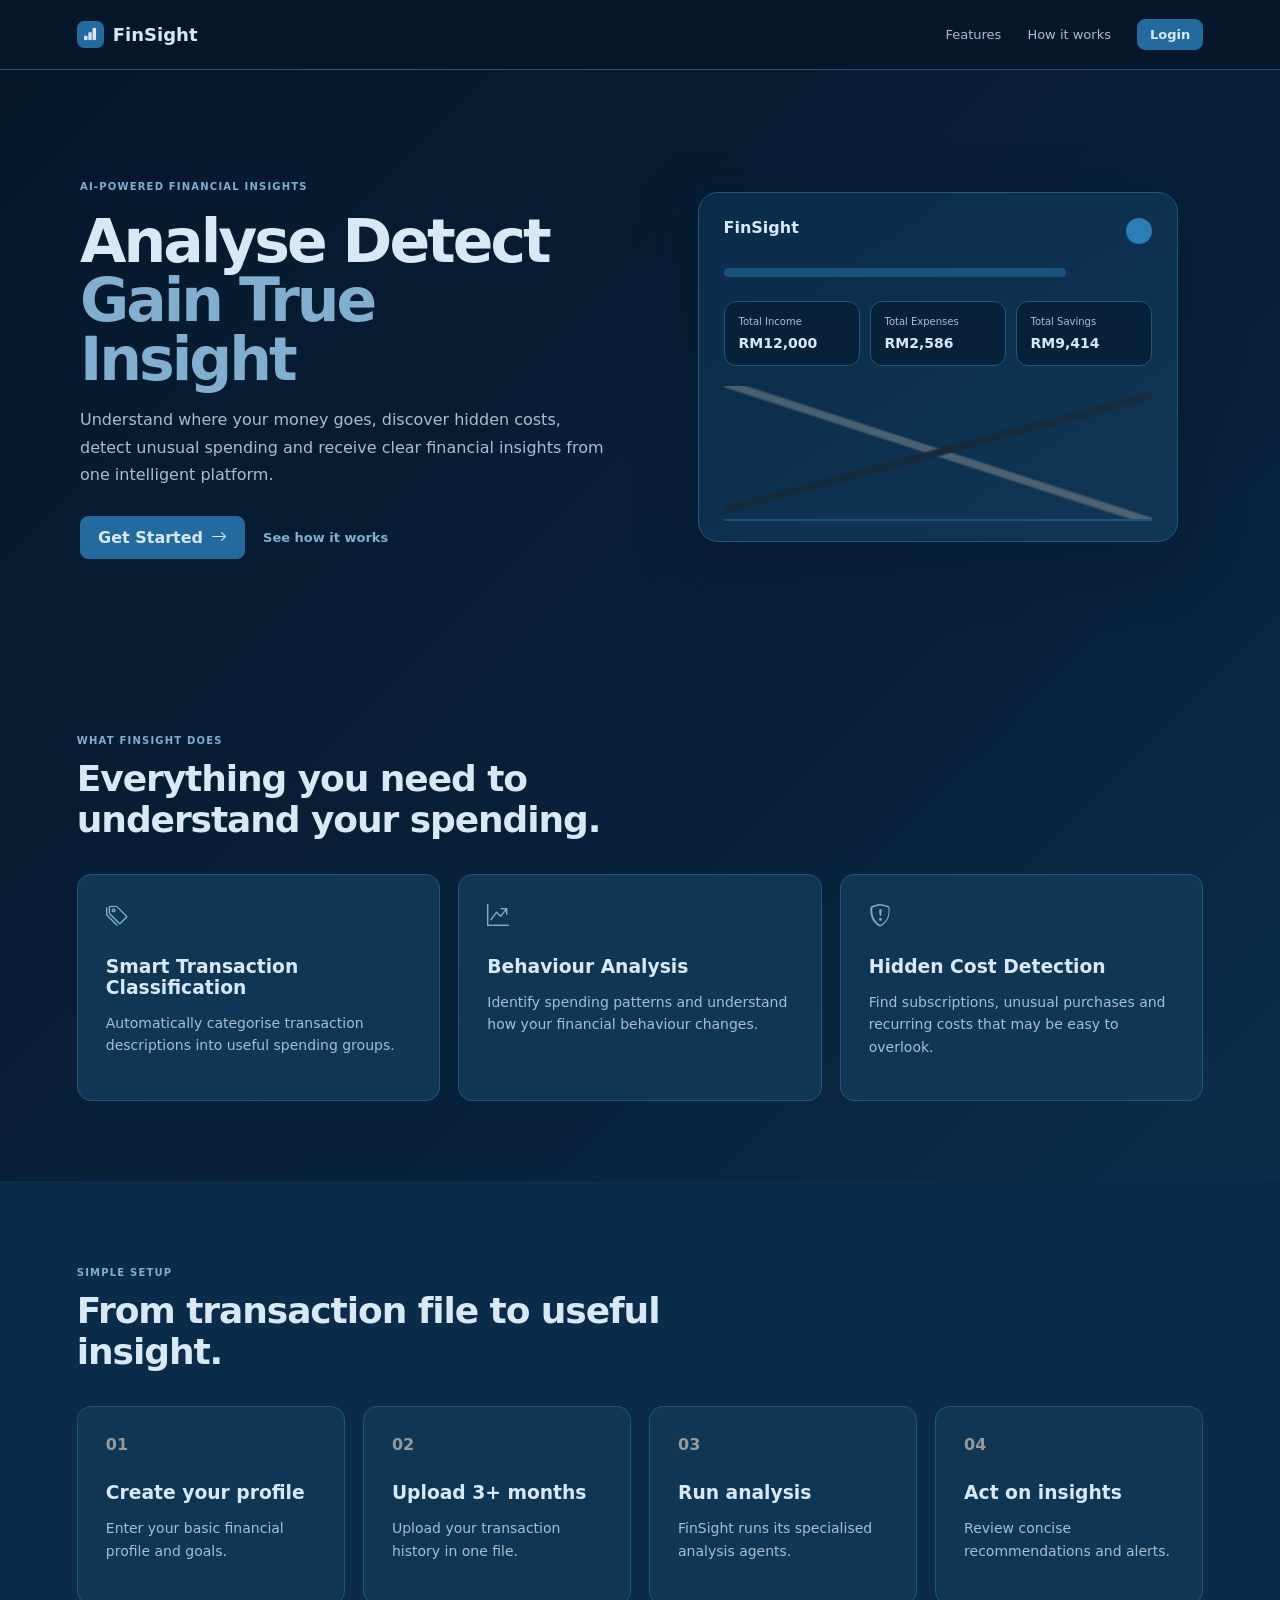
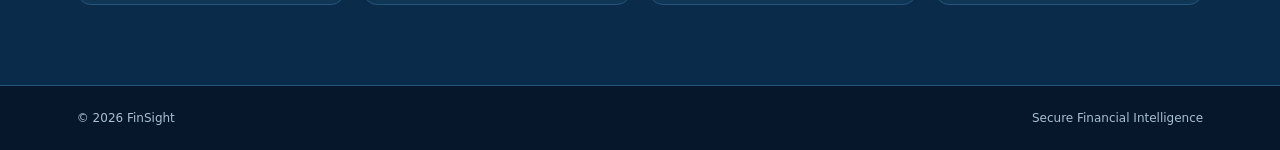
==== backend/src/main/resources/static/index.html @ 27ffef24 "Initial FinSight Project" ====
<!DOCTYPE html>
<!-- FinSight File Notes: Defines the public FinSight landing page and entry points for registration and login. -->
<html lang="en">
<head>
  <meta charset="UTF-8">
  <meta name="viewport" content="width=device-width, initial-scale=1.0">
  <title>FinSight — Secure Financial Intelligence</title>
  <link rel="stylesheet" href="https://cdn.jsdelivr.net/npm/bootstrap-icons@1.11.3/font/bootstrap-icons.min.css">
  <link rel="stylesheet" href="css/style.css">
  <link rel="stylesheet" href="css/responsive.css">
</head>
<body class="landing-page">
  <header class="landing-nav">
    <a class="brand" href="index.html"><span class="brand-mark"><i class="bi bi-bar-chart-fill"></i></span>FinSight</a>
    <nav>
      <a href="#features">Features</a>
      <a href="#how-it-works">How it works</a>
      <a href="login.html" class="btn btn-dark btn-sm">Login</a>
    </nav>
  </header>

  <main>
    <section class="hero-section">
      <div class="hero-copy">
        <span class="eyebrow">AI-POWERED FINANCIAL INSIGHTS</span>
        <h1>Analyse Detect<br><span>Gain True Insight</span></h1>
        <p>Understand where your money goes, discover hidden costs, detect unusual spending and receive clear financial insights from one intelligent platform.</p>
        <div class="hero-actions">
          <a href="register.html" class="btn btn-dark">Get Started <i class="bi bi-arrow-right"></i></a>
          <a href="#how-it-works" class="text-link">See how it works</a>
        </div>
      </div>
      <div class="hero-visual">
        <div class="hero-preview">
          <div class="preview-top"><span>FinSight</span><span class="preview-dot"></span></div>
          <div class="preview-line wide"></div>
          <div class="preview-grid">
            <div class="preview-card"><small>Total Income</small><strong>RM12,000</strong></div>
            <div class="preview-card"><small>Total Expenses</small><strong>RM2,586</strong></div>
            <div class="preview-card"><small>Total Savings</small><strong>RM9,414</strong></div>
          </div>
          <div class="preview-chart"></div>
        </div>
      </div>
    </section>

    <section id="features" class="section-block">
      <div class="section-heading">
        <span class="eyebrow">WHAT FINSIGHT DOES</span>
        <h2>Everything you need to understand your spending.</h2>
      </div>
      <div class="feature-grid">
        <article class="feature-card"><i class="bi bi-tags"></i><h3>Smart Transaction Classification</h3><p>Automatically categorise transaction descriptions into useful spending groups.</p></article>
        <article class="feature-card"><i class="bi bi-graph-up-arrow"></i><h3>Behaviour Analysis</h3><p>Identify spending patterns and understand how your financial behaviour changes.</p></article>
        <article class="feature-card"><i class="bi bi-shield-exclamation"></i><h3>Hidden Cost Detection</h3><p>Find subscriptions, unusual purchases and recurring costs that may be easy to overlook.</p></article>
      </div>
    </section>

    <section id="how-it-works" class="section-block light-section">
      <div class="section-heading">
        <span class="eyebrow">SIMPLE SETUP</span>
        <h2>From transaction file to useful insight.</h2>
      </div>
      <div class="steps-grid">
        <div class="step"><span>01</span><h3>Create your profile</h3><p>Enter your basic financial profile and goals.</p></div>
        <div class="step"><span>02</span><h3>Upload 3+ months</h3><p>Upload your transaction history in one file.</p></div>
        <div class="step"><span>03</span><h3>Run analysis</h3><p>FinSight runs its specialised analysis agents.</p></div>
        <div class="step"><span>04</span><h3>Act on insights</h3><p>Review concise recommendations and alerts.</p></div>
      </div>
    </section>
  </main>

  <footer class="landing-footer"><span>© 2026 FinSight</span><span>Secure Financial Intelligence</span></footer>
</body>
</html>
---- backend/src/main/resources/static/css/style.css ----
/* FinSight File Notes: Contains the visual styling and responsive layout rules used by the FinSight web interface. */
:root{
  --ink:#171717;--muted:#777;--line:#e7e7e7;--soft:#f7f7f7;--purple:#2b7db5;
  --purple-dark:#236b9f;--white:#d9e8f5;--danger:#b42318;--warning:#b54708;--success:#027a48;
  --sidebar:250px;--radius:14px;
}
*{box-sizing:border-box}html{scroll-behavior:smooth}body{margin:0;font-family:Inter,ui-sans-serif,system-ui,-apple-system,BlinkMacSystemFont,"Segoe UI",sans-serif;color:var(--ink);background:#d9e8f5}a{text-decoration:none;color:inherit}button,input,select{font:inherit}button{cursor:pointer}
.brand{display:inline-flex;align-items:center;gap:9px;font-weight:800;font-size:18px}.brand.centered{justify-content:center;margin-bottom:22px}.brand-mark{display:grid;place-items:center;width:27px;height:27px;border-radius:7px;background:var(--ink);color:#d9e8f5;font-size:14px}
.btn{border:1px solid var(--line);border-radius:8px;padding:11px 17px;display:inline-flex;align-items:center;justify-content:center;gap:8px;font-weight:650;transition:.18s}.btn-dark{background:#171717;color:#d9e8f5;border-color:#171717}.btn-dark:hover{background:#333}.btn-light{background:#d9e8f5;color:#222}.btn-light:hover{background:#f5f5f5}.btn-sm{padding:7px 12px}.btn.full{width:100%}.text-link{font-weight:650;font-size:13px}.text-link:hover{text-decoration:underline}.muted{color:var(--muted)!important}.eyebrow{font-size:10px;letter-spacing:.12em;font-weight:800;color:#8b8b8b}
.landing-nav{height:70px;border-bottom:1px solid var(--line);display:flex;align-items:center;justify-content:space-between;padding:0 6%;position:sticky;top:0;background:rgba(255,255,255,.96);z-index:5}.landing-nav nav{display:flex;gap:26px;align-items:center;font-size:13px}.landing-nav nav>a:not(.btn):hover{text-decoration:underline}
.hero-section{max-width:1180px;margin:0 auto;padding:105px 30px 90px;display:grid;grid-template-columns:1fr 1fr;gap:70px;align-items:center}.hero-copy h1{font-size:60px;line-height:.98;letter-spacing:-.05em;margin:18px 0}.hero-copy h1 span{color:#2b7db5}.hero-copy p{max-width:560px;color:#666;font-size:16px;line-height:1.7}.hero-actions{display:flex;gap:18px;align-items:center;margin-top:28px}.hero-visual{display:flex;justify-content:center}.hero-preview{width:min(480px,100%);height:350px;border:1px solid #ddd;border-radius:20px;padding:25px;box-shadow:0 18px 55px rgba(0,0,0,.08);background:linear-gradient(180deg,#d9e8f5,#fafafa)}.preview-top{display:flex;justify-content:space-between;font-weight:800}.preview-dot{width:26px;height:26px;border-radius:50%;background:var(--purple)}.preview-line{height:9px;background:#ececec;border-radius:8px;margin:24px 0}.preview-line.wide{width:80%}.preview-grid{display:grid;grid-template-columns:repeat(3,1fr);gap:10px}.preview-card{border:1px solid #eee;border-radius:12px;padding:14px}.preview-card small{display:block;color:#999;font-size:10px}.preview-card strong{display:block;margin-top:8px;font-size:14px}.preview-chart{height:135px;margin-top:20px;border-bottom:2px solid #ddd;background:linear-gradient(165deg,transparent 48%,#222 49%,#222 51%,transparent 52%),linear-gradient(18deg,transparent 48%,#999 49%,#999 51%,transparent 52%);opacity:.45}
.section-block{padding:80px 6%;max-width:1280px;margin:auto}.light-section{max-width:none;background:#fafafa}.section-heading{max-width:650px;margin-bottom:34px}.section-heading h2{font-size:36px;letter-spacing:-.03em;margin:10px 0}.feature-grid,.steps-grid{display:grid;grid-template-columns:repeat(3,1fr);gap:18px}.feature-card,.step{border:1px solid var(--line);border-radius:14px;padding:28px;background:#d9e8f5}.feature-card i{font-size:22px}.feature-card h3,.step h3{margin:28px 0 8px}.feature-card p,.step p{color:#777;line-height:1.6;font-size:14px}.steps-grid{grid-template-columns:repeat(4,1fr)}.step span{font-weight:800;color:#999}.landing-footer{border-top:1px solid var(--line);padding:25px 6%;display:flex;justify-content:space-between;color:#888;font-size:12px}
.auth-page{min-height:100vh;background:#d9e8f5;display:grid;place-items:center}.auth-shell{width:100%;max-width:440px;padding:25px}.auth-card{border:1px solid var(--line);border-radius:12px;padding:38px;background:#d9e8f5}.auth-card h1{text-align:center;font-size:27px;margin:4px 0 8px}.auth-card>.muted{text-align:center;font-size:13px;margin-bottom:25px}.auth-card form{display:grid;gap:15px}.auth-card label,.form-stack label{display:grid;gap:7px;font-size:12px;font-weight:700}.auth-card input,.form-stack input,.form-stack select,.auth-card select{border:1px solid #ddd;border-radius:7px;padding:11px 12px;outline:none;background:#d9e8f5}.auth-card input:focus,.form-stack input:focus,.form-stack select:focus{border-color:#999;box-shadow:0 0 0 3px #f2f2f2}.password-wrap{position:relative}.password-wrap input{width:100%;padding-right:40px}.icon-btn{position:absolute;right:7px;top:6px;border:0;background:none;padding:7px;color:#777}.form-message{min-height:20px;font-size:12px;color:var(--danger)}.form-message.success{color:var(--success)}.auth-switch{text-align:center;font-size:12px;color:#777;margin:22px 0}.auth-switch a{font-weight:700;color:#222}.back-link{display:block;text-align:center;color:#777;font-size:12px}.legal-note{display:block;text-align:center;color:#aaa;line-height:1.5}
.app-page{background:#fafafa}.app-page .app-main{margin-left:var(--sidebar);padding:38px 42px 80px;min-height:100vh}.sidebar{position:fixed;left:0;top:0;bottom:0;width:var(--sidebar);background:#d9e8f5;border-right:1px solid var(--line);padding:24px 16px;z-index:20;display:flex;flex-direction:column}.sidebar-nav{margin-top:38px;display:grid;gap:5px}.sidebar-nav a{display:flex;align-items:center;gap:11px;padding:10px 11px;border-radius:7px;font-size:12px;color:#666}.sidebar-nav a:hover,.sidebar-nav a.active{background:#171717;color:#d9e8f5}.sidebar-bottom{margin-top:auto;display:grid;gap:8px}.sidebar-bottom button{border:0;background:none;text-align:left;color:#666;padding:10px;font-size:12px}.page-title-row{display:flex;align-items:flex-start;justify-content:space-between;gap:20px;margin-bottom:28px}.page-title-row h1{font-size:30px;letter-spacing:-.03em;margin:8px 0}.page-title-row p{margin:0;color:#777;font-size:13px}.setup-progress{width:190px;color:#888;font-size:10px}.setup-progress div{height:4px;background:#eee;border-radius:8px;margin-top:7px}.setup-progress b{display:block;width:33%;height:100%;background:#171717;border-radius:8px}
.metric-grid{display:grid;grid-template-columns:repeat(4,1fr);gap:14px;margin-bottom:18px}.metric-card{background:#d9e8f5;border:1px solid var(--line);border-radius:var(--radius);padding:19px}.metric-card span{display:block;color:#888;font-size:11px}.metric-card strong{display:block;font-size:23px;letter-spacing:-.02em;margin:9px 0}.metric-card small{font-size:10px;color:#aaa}.metric-grid.compact .metric-card strong{font-size:20px}
.dashboard-grid{display:grid;grid-template-columns:1fr 1fr;gap:18px;margin-bottom:18px}.report-grid{grid-template-columns:1.35fr .65fr}.panel{background:#d9e8f5;border:1px solid var(--line);border-radius:var(--radius);padding:21px;margin-bottom:18px}.panel-header{display:flex;justify-content:space-between;align-items:flex-start;gap:15px;margin-bottom:15px}.panel-header h2{font-size:16px;margin:0}.panel-header p{font-size:11px;margin:5px 0 0}.chart-wrap{height:270px}.donut-wrap{height:260px;display:flex;justify-content:center}.table-scroll{overflow:auto}table{width:100%;border-collapse:collapse;font-size:11px}th{text-align:left;color:#999;font-weight:650;border-bottom:1px solid var(--line);padding:10px}td{padding:12px 10px;border-bottom:1px solid #f0f0f0}.category-badge,.status-pill,.severity{display:inline-flex;padding:4px 7px;border-radius:999px;font-size:9px;font-weight:800;background:#f1f1f1}.status-pill.processing{color:#777}.status-pill.completed{color:var(--success);background:#ecfdf3}.status-pill.failed,.severity.critical{color:var(--danger);background:#fef3f2}.severity.high{color:#b54708;background:#163f60}.severity.medium{color:#b54708;background:#163f60}.severity.low{color:#667085;background:#f2f4f7}
.form-stack{max-width:920px}.form-section{display:grid;grid-template-columns:60px 1fr;gap:15px;background:#d9e8f5;border:1px solid var(--line);border-radius:var(--radius);padding:25px;margin-bottom:14px}.section-number{font-size:11px;font-weight:800;color:#aaa}.form-section h2{font-size:16px;margin:0 0 5px}.form-section p{font-size:12px;margin:0 0 20px}.form-grid{display:grid;grid-template-columns:1fr 1fr;gap:15px}.check-row{display:flex!important;grid-template-columns:none!important;align-items:flex-start;gap:10px;margin-top:18px}.check-row input{width:auto!important}.check-row small{display:block;color:#999;font-weight:400;margin-top:4px}.form-actions{display:flex;justify-content:flex-end;gap:10px;margin-top:18px}.upload-panel{background:#d9e8f5;border:1px solid var(--line);border-radius:var(--radius);padding:25px;margin-bottom:18px}.drop-zone{border:1px dashed #ccc;border-radius:12px;min-height:280px;display:grid;place-items:center;align-content:center;text-align:center;padding:30px}.drop-zone.dragover{background:#fafafa;border-color:#171717}.drop-zone>i{font-size:30px}.drop-zone h2{font-size:16px;margin:14px 0 5px}.drop-zone p{font-size:12px;color:#888;margin:3px}.file-button{margin-top:15px}.selected-file{font-weight:650!important;color:#222!important}.upload-info-grid{display:grid;grid-template-columns:repeat(3,1fr);gap:12px;margin-top:18px}.upload-info-grid div{background:#fafafa;border-radius:9px;padding:15px}.upload-info-grid span{display:block;color:#999;font-size:10px}.upload-info-grid strong{display:block;margin-top:5px;font-size:13px}
.progress-panel{background:#d9e8f5;border:1px solid var(--line);border-radius:var(--radius);padding:25px;margin-bottom:18px}.progress-heading{display:flex;justify-content:space-between;font-size:13px;margin-bottom:13px}.progress-bar{height:8px;background:#eee;border-radius:10px;overflow:hidden}.progress-bar b{display:block;width:0;height:100%;background:#171717;transition:width .5s}.progress-panel small{display:block;color:#999;font-size:9px;margin-top:11px;letter-spacing:.06em}.analysis-percent{font-size:30px;font-weight:800}.agent-grid{display:grid;grid-template-columns:repeat(3,1fr);gap:14px}.agent-card{background:#d9e8f5;border:1px solid var(--line);border-radius:12px;padding:18px;display:flex;gap:14px}.agent-card>i{font-size:18px}.agent-card h3{font-size:12px;margin:0 0 6px}.agent-card p{font-size:10px;color:#888;line-height:1.45;margin:0 0 12px}
.insight-list{display:grid;gap:10px}.insight-item{border-left:3px solid #171717;background:#fafafa;padding:13px 15px}.insight-item strong{display:block;font-size:12px}.insight-item p{font-size:11px;color:#777;margin:4px 0 0}.mini-list{display:grid;gap:9px}.mini-item{display:flex;gap:10px;padding:11px;border:1px solid #eee;border-radius:10px}.mini-item i{font-size:15px}.mini-item strong{font-size:11px}.mini-item p{font-size:10px;color:#777;margin:3px 0 0}
.subscription-list,.alert-list{display:grid;gap:10px}.subscription-item,.alert-item{display:flex;align-items:center;justify-content:space-between;gap:15px;border:1px solid #eee;border-radius:11px;padding:16px}.subscription-item .left,.alert-item .left{display:flex;gap:12px;align-items:center}.item-icon{width:34px;height:34px;border-radius:9px;background:#f4f4f4;display:grid;place-items:center}.subscription-item h3,.alert-item h3{font-size:12px;margin:0}.subscription-item p,.alert-item p{font-size:10px;color:#888;margin:4px 0 0}.item-value{text-align:right}.item-value strong{font-size:13px}.item-value small{display:block;color:#999;font-size:9px}
.recommendation-grid{display:grid;grid-template-columns:repeat(2,1fr);gap:15px}.recommendation-card{background:#d9e8f5;border:1px solid var(--line);border-radius:12px;padding:19px;min-height:145px;display:flex;flex-direction:column}.recommendation-card .top{display:flex;justify-content:space-between;gap:10px}.recommendation-card h3{font-size:13px;margin:13px 0 7px}.recommendation-card p{font-size:11px;color:#777;line-height:1.55;margin:0}.recommendation-card footer{margin-top:auto;padding-top:15px;color:#999;font-size:9px}
.robot-alert{position:fixed;right:25px;bottom:22px;width:285px;background:#d9e8f5;border:1px solid #ddd;border-radius:16px;box-shadow:0 16px 45px rgba(0,0,0,.15);z-index:50;padding:15px;display:flex;gap:12px;animation:robotIn .35s ease}.robot-avatar{width:43px;height:43px;flex:none;border-radius:13px;background:#171717;color:#d9e8f5;display:grid;place-items:center;font-size:21px}.robot-alert h3{font-size:12px;margin:2px 0 5px}.robot-alert p{font-size:10px;color:#777;margin:0 0 9px;line-height:1.4}.robot-actions{display:flex;gap:8px}.robot-actions button,.robot-actions a{font-size:9px;padding:6px 8px;border-radius:6px;border:1px solid #ddd;background:#d9e8f5;font-weight:700}.robot-actions a{background:#171717;color:#d9e8f5;border-color:#171717}.robot-close{position:absolute;right:8px;top:7px;border:0;background:none;color:#999}.robot-badge{position:absolute;right:-5px;top:-6px;background:#2b7db5;color:#d9e8f5;border-radius:999px;min-width:18px;height:18px;display:grid;place-items:center;font-size:9px;font-weight:800}
.guide-overlay{position:fixed;inset:0;background:rgba(0,0,0,.42);z-index:80;display:grid;place-items:center;padding:20px}.guide-modal{background:#d9e8f5;width:min(520px,100%);border-radius:16px;padding:27px}.guide-modal h2{margin:0 0 6px;font-size:20px}.guide-modal p{font-size:12px;color:#777;line-height:1.6}.guide-step{display:none}.guide-step.active{display:block}.guide-number{font-size:10px;color:#999;font-weight:800;letter-spacing:.1em}.guide-actions{display:flex;justify-content:space-between;margin-top:20px}.guide-actions button{border:1px solid #ddd;border-radius:7px;background:#d9e8f5;padding:9px 13px;font-weight:650}.guide-actions .primary{background:#171717;color:#d9e8f5;border-color:#171717}
@keyframes robotIn{from{opacity:0;transform:translateY(15px)}to{opacity:1;transform:none}}

.hidden{display:none!important}

/* Validation and setup improvements */
.field-help{font-size:10px;color:#999;font-weight:400;line-height:1.4}
.password-strength{margin-top:2px}.password-strength-top{display:flex;justify-content:space-between;align-items:center;margin-bottom:5px}.password-strength-top small{font-size:10px;color:#999}.password-strength-top strong{font-size:10px}.password-strength-track{height:5px;background:#eee;border-radius:999px;overflow:hidden}.password-strength-track b{display:block;width:0;height:100%;background:#171717;transition:width .2s}.password-requirements{display:grid;grid-template-columns:1fr 1fr;gap:5px 10px;margin-top:8px}.password-requirements span{font-size:10px;color:#999;font-weight:500}.password-requirements span.valid{color:var(--success)}.password-requirements i{margin-right:4px}.profile-section>p{font-size:11px;margin:-5px 0 16px}.setup-lock-note{display:flex;gap:8px;align-items:flex-start;padding:10px;color:#999;font-size:10px;line-height:1.45;border-top:1px solid #eee;border-bottom:1px solid #eee;margin-bottom:8px}.setup-lock-note i{margin-top:2px}.route-checking .app-main{visibility:hidden}.route-checking .sidebar{visibility:hidden}.file-validation{display:grid;grid-template-columns:repeat(3,1fr);gap:9px;margin-top:14px}.validation-check{display:grid;grid-template-columns:auto 1fr;column-gap:8px;align-items:center;border:1px solid #eee;border-radius:9px;padding:10px;background:#fafafa}.validation-check i{grid-row:span 2;color:#999}.validation-check span{font-size:10px;color:#777}.validation-check strong{font-size:10px;color:#999;font-weight:700}.validation-check.valid{border-color:#ccebd9;background:#f4fcf7}.validation-check.valid i,.validation-check.valid strong{color:var(--success)}.validation-check.invalid{border-color:#f1cccc;background:#163f60}.validation-check.invalid i,.validation-check.invalid strong{color:var(--danger)}.validation-check.pending strong{color:#777}.btn:disabled{opacity:.55;cursor:not-allowed}
.guide-modal{max-height:calc(100vh - 40px);overflow:auto}.guide-field{display:inline-flex;background:#f4f4f4;border-radius:999px;padding:6px 9px;margin:4px 0 12px;font-size:10px;font-weight:800;color:#555}.guide-tip{display:flex;gap:8px;align-items:flex-start;background:#fafafa;border:1px solid #eee;border-radius:10px;padding:11px;font-size:10px;color:#666;line-height:1.5}.guide-tip i{color:var(--purple);margin-top:1px}.guide-modal p{margin:0 0 12px}

.analysis-hidden{display:none!important}.analysis-pending-panel{margin-top:20px}.analysis-pending-panel h2{margin:4px 0 8px}.analysis-pending-panel .muted{margin:0;line-height:1.6}

:root{--accent:#2b7db5;--accent-dark:#236b9f;--accent-soft:#163f60}
.sidebar-nav a:hover,.sidebar-nav a.active{background:var(--accent);color:#d9e8f5}.btn-dark{background:var(--accent);border-color:var(--accent)}.btn-dark:hover{background:var(--accent-dark);border-color:var(--accent-dark)}.text-link,.auth-switch a,.hero-copy h1 span{color:var(--accent)}.auth-card input:focus,.form-stack input:focus,.form-stack select:focus{border-color:var(--accent);box-shadow:0 0 0 3px var(--accent-soft)}.drop-zone.dragover{background:var(--accent-soft);border-color:var(--accent)}.progress-bar b{background:var(--accent)}
.robot-alert{position:fixed;right:24px;bottom:24px;width:min(390px,calc(100vw - 32px));display:flex;gap:12px;align-items:flex-start;background:#d9e8f5;border:1px solid #ddd;border-radius:16px;padding:16px;box-shadow:0 18px 60px rgba(0,0,0,.2);z-index:7000}.robot-avatar{width:42px;height:42px;flex:0 0 42px;border-radius:50%;display:grid;place-items:center;background:var(--accent-soft);color:var(--accent);font-size:20px}.robot-copy h3{font-size:14px;margin:1px 0 4px}.robot-copy p{font-size:11px;color:#777;margin:0 0 10px}.robot-actions{display:flex;gap:14px;align-items:center}.robot-actions a{font-size:11px;font-weight:800;color:var(--accent)}.robot-actions button{border:0;background:none;padding:0;font-size:11px;color:#777}.robot-close{position:absolute;right:8px;top:6px;border:0;background:none;color:#888;font-size:20px;line-height:1}.robot-badge{position:absolute;right:10px;top:-8px;min-width:21px;height:21px;border-radius:50%;display:grid;place-items:center;background:var(--danger);color:#d9e8f5;font-size:9px;font-weight:800}

/* FinSight dark-blue and light-blue interface */
:root{--app-navy:#08264a;--app-blue:#dff0ff;--app-blue-strong:#b9dcfb;--panel-blue:#f7fbff;--ink:#10243e;--muted:#5f7187;--line:#cfe0ef;--soft:#eef7ff;--accent:#2563eb;--accent-dark:#1d4ed8;--accent-soft:#eaf3ff}
body{background:#dff0ff;color:var(--ink)}
body.app-page{background:linear-gradient(135deg,#08264a 0%,#0e3a68 34%,#b9dcfb 100%);background-attachment:fixed}
.app-page .app-main{background:linear-gradient(180deg,rgba(223,240,255,.94),rgba(241,248,255,.98));border-top-left-radius:28px;min-height:100vh}
.sidebar{background:linear-gradient(180deg,#061d3a 0%,#0b3158 100%);border-right:1px solid #174a78;box-shadow:8px 0 28px rgba(3,23,45,.18)}
.sidebar .brand{color:#d9e8f5}.sidebar .brand-mark{background:#dff0ff;color:#08264a}
.sidebar-nav a{color:#c9def3}.sidebar-nav a:hover,.sidebar-nav a.active{background:#1d5fa8;color:#d9e8f5}
.sidebar-bottom button{color:#c9def3}.sidebar-bottom button:hover{color:#d9e8f5}
.metric-card,.panel,.form-section,.upload-panel{background:rgba(255,255,255,.96);border-color:#cfe0ef;box-shadow:0 8px 24px rgba(8,38,74,.07)}
.page-title-row p,.panel-header p{color:#5f7187}.eyebrow{color:#35658d}
.btn-dark{background:#145aa3;border-color:#145aa3}.btn-dark:hover{background:#0d467f;border-color:#0d467f}.btn-light{background:#f7fbff;color:#163b61;border-color:#b9d4ea}.btn-light:hover{background:#e5f3ff}
.text-link,.auth-switch a,.hero-copy h1 span{color:#145aa3}
.auth-page{background:linear-gradient(135deg,#08264a,#b9dcfb)}
.auth-card{background:rgba(255,255,255,.97);border-color:#cfe0ef;box-shadow:0 18px 60px rgba(4,27,52,.22)}
.guide-overlay{position:fixed;inset:0;background:rgba(3,25,50,.58);z-index:8000;display:grid;place-items:center;padding:20px}
.guide-modal{background:#fafdff;width:min(560px,100%);border:1px solid #b9d4ea;border-radius:18px;padding:25px;box-shadow:0 24px 70px rgba(3,25,50,.3);max-height:calc(100vh - 40px);overflow:auto}
.guide-header{display:flex;justify-content:space-between;gap:20px;align-items:flex-start}.guide-header h2{margin:7px 0 0;font-size:21px;line-height:1.25}.guide-close{border:0;background:transparent;color:#5f7187;font-size:24px;line-height:1;padding:0 3px}.guide-close:hover{color:#0b3158}
.guide-progress{display:flex;gap:6px;margin:20px 0 17px}.guide-progress span{height:5px;flex:1;border-radius:999px;background:#cfe0ef}.guide-progress span.active{background:#145aa3}.guide-description{font-size:13px;line-height:1.7;color:#526a82;margin:0 0 15px}.guide-tip{display:flex;gap:9px;align-items:flex-start;background:#eaf4ff;border:1px solid #c8e0f5;border-radius:11px;padding:12px;font-size:11px;color:#46627e;line-height:1.5}.guide-tip i{color:#145aa3;margin-top:1px}.guide-actions{display:flex;justify-content:space-between;align-items:center;gap:12px;margin-top:22px}.guide-actions>div{display:flex;gap:8px}.guide-actions button{border:1px solid #b9d4ea;border-radius:8px;background:#d9e8f5;color:#244765;padding:9px 14px;font-weight:650}.guide-actions button:disabled{opacity:.45;cursor:not-allowed}.guide-actions .primary{background:#145aa3;color:#d9e8f5;border-color:#145aa3}.guide-actions .primary:hover{background:#0d467f}.guide-actions .secondary:hover{background:#edf7ff}
.robot-alert{border-color:#b9d4ea;background:#fafdff;box-shadow:0 18px 60px rgba(3,25,50,.22)}.robot-avatar{background:#e4f2ff;color:#145aa3}.robot-actions a{color:#145aa3}.robot-actions a:hover{text-decoration:underline}
@media(max-width:700px){.app-page .app-main{border-top-left-radius:20px}.guide-modal{padding:21px}.guide-actions{align-items:stretch}.guide-actions>div{flex-wrap:wrap;justify-content:flex-end}}

/* ============================================================
   FinSight Final Dark-Blue Interface
   No sky-blue, purple, white or black UI backgrounds.
   ============================================================ */
:root{
  --navy-950:#06172b;
  --navy-900:#08213b;
  --navy-850:#0b2b4a;
  --navy-800:#103656;
  --blue-700:#1b527d;
  --blue-600:#236b9f;
  --blue-500:#2b7db5;
  --blue-300:#82afd0;
  --blue-100:#d4e5f2;
  --text-main:#d9e8f5;
  --text-soft:#a8bfd2;
  --border-blue:#24557a;
  --accent:#2b7db5;
  --accent-dark:#236b9f;
  --accent-soft:#163f60;
  --ink:#d9e8f5;
  --muted:#a8bfd2;
  --line:#24557a;
  --soft:#103656;
}

html,body{background:var(--navy-900)!important;color:var(--text-main)!important}
body{min-height:100vh}

/* Landing / front page */
.landing-page{background:linear-gradient(135deg,var(--navy-950) 0%,var(--navy-900) 52%,var(--navy-800) 100%)!important;color:var(--text-main)!important}
.landing-nav{background:var(--navy-950)!important;border-bottom:1px solid var(--border-blue)!important;color:var(--text-main)!important}
.landing-nav nav>a:not(.btn){color:var(--text-soft)!important}
.landing-nav nav>a:not(.btn):hover{color:var(--text-main)!important}
.brand{color:var(--text-main)!important}
.brand-mark{background:var(--blue-600)!important;color:var(--text-main)!important}
.hero-section{color:var(--text-main)}
.hero-copy h1{color:var(--text-main)!important}
.hero-copy h1 span{color:var(--blue-300)!important}
.hero-copy p,.section-heading p,.feature-card p,.step p{color:var(--text-soft)!important}
.eyebrow{color:var(--blue-300)!important}
.hero-preview{background:linear-gradient(145deg,var(--navy-850),var(--navy-800))!important;border-color:var(--border-blue)!important;box-shadow:0 18px 55px rgba(6,23,43,.5)!important}
.preview-top,.preview-card strong{color:var(--text-main)!important}
.preview-card{background:var(--navy-900)!important;border-color:var(--border-blue)!important}
.preview-card small{color:var(--text-soft)!important}
.preview-line{background:var(--blue-700)!important}
.preview-dot{background:var(--blue-500)!important}
.preview-chart{border-bottom-color:var(--blue-500)!important}
.section-block{background:transparent!important;color:var(--text-main)!important}
.light-section{background:var(--navy-850)!important}
.feature-card,.step{background:var(--navy-800)!important;border-color:var(--border-blue)!important;color:var(--text-main)!important}
.feature-card h3,.step h3{color:var(--text-main)!important}
.feature-card i{color:var(--blue-300)!important}
.landing-footer{background:var(--navy-950)!important;border-top-color:var(--border-blue)!important;color:var(--text-soft)!important}

/* Authentication */
.auth-page{background:linear-gradient(135deg,var(--navy-950),var(--navy-850),var(--navy-800))!important;color:var(--text-main)!important}
.auth-card{background:var(--navy-800)!important;border-color:var(--border-blue)!important;box-shadow:0 18px 60px rgba(6,23,43,.55)!important;color:var(--text-main)!important}
.auth-card h1{color:var(--text-main)!important}
.auth-card>.muted,.auth-switch,.legal-note,.back-link{color:var(--text-soft)!important}
.auth-card label,.form-stack label{color:var(--text-main)!important}
.auth-card input,.form-stack input,.form-stack select,.auth-card select{background:var(--navy-900)!important;color:var(--text-main)!important;border-color:var(--border-blue)!important}
.auth-card input::placeholder,.form-stack input::placeholder{color:#7895ad!important}
.icon-btn{color:var(--text-soft)!important}
.btn-dark{background:var(--blue-600)!important;border-color:var(--blue-600)!important;color:var(--text-main)!important}
.btn-dark:hover{background:var(--blue-700)!important;border-color:var(--blue-700)!important}
.btn-light{background:var(--navy-850)!important;color:var(--text-main)!important;border-color:var(--border-blue)!important}
.btn-light:hover{background:var(--navy-800)!important}
.text-link,.auth-switch a{color:var(--blue-300)!important}

/* Application shell */
body.app-page{background:linear-gradient(135deg,var(--navy-950) 0%,var(--navy-900) 45%,var(--navy-850) 100%)!important;background-attachment:fixed!important}
.app-page .app-main{background:linear-gradient(180deg,var(--navy-900),var(--navy-850))!important;color:var(--text-main)!important;border-top-left-radius:28px;min-height:100vh}
.sidebar{background:linear-gradient(180deg,var(--navy-950),var(--navy-900))!important;border-right:1px solid var(--border-blue)!important;box-shadow:8px 0 28px rgba(6,23,43,.45)!important}
.sidebar .brand{color:var(--text-main)!important}
.sidebar .brand-mark{background:var(--blue-600)!important;color:var(--text-main)!important}
.sidebar-nav a{color:var(--text-soft)!important}
.sidebar-nav a:hover,.sidebar-nav a.active{background:var(--blue-700)!important;color:var(--text-main)!important}
.sidebar-bottom button{color:var(--text-soft)!important}
.sidebar-bottom button:hover{color:var(--text-main)!important}
.setup-lock-note{color:var(--text-soft)!important;border-color:var(--border-blue)!important}
.page-title-row h1,.panel-header h2,.metric-card strong,.metric-card span,.metric-card small{color:var(--text-main)!important}
.page-title-row p,.panel-header p,.muted{color:var(--text-soft)!important}
.metric-card,.panel,.form-section,.upload-panel,.recommendation-card{background:var(--navy-800)!important;border-color:var(--border-blue)!important;box-shadow:0 8px 24px rgba(6,23,43,.3)!important;color:var(--text-main)!important}
.form-section h2,.form-section h3,.upload-panel h2,.upload-panel h3{color:var(--text-main)!important}
table{color:var(--text-main)!important}
th{color:var(--text-soft)!important;border-bottom-color:var(--border-blue)!important}
td{border-bottom-color:#1a4566!important;color:var(--text-main)!important}
.category-badge,.status-pill,.severity{border-color:var(--border-blue)!important}
.insight-item,.mini-item,.subscription-item,.alert-item{background:var(--navy-850)!important;border-color:var(--border-blue)!important;color:var(--text-main)!important}
.insight-item p,.mini-item p,.subscription-item p,.alert-item p,.recommendation-card p{color:var(--text-soft)!important}
.item-icon{background:var(--navy-800)!important;color:var(--blue-300)!important}
.drop-zone{background:var(--navy-850)!important;border-color:var(--border-blue)!important;color:var(--text-main)!important}
.drop-zone.dragover{background:var(--navy-800)!important;border-color:var(--blue-500)!important}
.validation-check{background:var(--navy-850)!important;border-color:var(--border-blue)!important}
.validation-check span,.validation-check strong{color:var(--text-soft)!important}
.progress-bar{background:var(--navy-850)!important}
.progress-bar b{background:var(--blue-500)!important}

/* User Guide */
.guide-overlay{background:rgba(6,23,43,.86)!important}
.guide-modal{background:var(--navy-800)!important;border-color:var(--border-blue)!important;color:var(--text-main)!important;box-shadow:0 24px 70px rgba(6,23,43,.6)!important}
.guide-header h2,.guide-modal h2{color:var(--text-main)!important}
.guide-close{color:var(--text-soft)!important}
.guide-progress span{background:var(--blue-700)!important}
.guide-progress span.active{background:var(--blue-500)!important}
.guide-description{color:var(--text-soft)!important}
.guide-tip{background:var(--navy-850)!important;border-color:var(--border-blue)!important;color:var(--text-soft)!important}
.guide-tip i{color:var(--blue-300)!important}
.guide-actions button{background:var(--navy-850)!important;border-color:var(--border-blue)!important;color:var(--text-main)!important}
.guide-actions .primary{background:var(--blue-600)!important;border-color:var(--blue-600)!important;color:var(--text-main)!important}
.guide-actions .primary:hover{background:var(--blue-700)!important}

/* Robot alert */
.robot-alert{right:28px!important;bottom:28px!important;width:min(440px,calc(100vw - 40px))!important;min-height:112px!important;background:var(--navy-800)!important;border:1px solid var(--blue-600)!important;border-radius:16px!important;color:var(--text-main)!important;box-shadow:0 20px 60px rgba(6,23,43,.65)!important;z-index:10000!important;overflow:visible!important}
.robot-avatar{background:var(--blue-700)!important;color:var(--text-main)!important;width:46px!important;height:46px!important;flex:0 0 46px!important}
.robot-copy{min-width:0;flex:1}
.robot-copy h3{color:var(--text-main)!important}
.robot-copy p{color:var(--text-soft)!important}
.robot-actions a{color:var(--blue-300)!important}
.robot-actions button{color:var(--text-soft)!important}
.robot-close{color:var(--text-soft)!important}
.robot-badge{background:var(--blue-600)!important;color:var(--text-main)!important}

/* Remove any remaining theme popover if an old browser cache renders it. */

@media(max-width:700px){
  .app-page .app-main{border-top-left-radius:20px}
  .robot-alert{right:16px!important;bottom:16px!important;width:calc(100vw - 32px)!important}
}


/* Final readability and form-control refinements */
input[type="number"]{color-scheme:dark}
/* The native number spinner is removed so no bright white arrows clash with the dark-blue form fields. */
input[type="number"]::-webkit-inner-spin-button,
input[type="number"]::-webkit-outer-spin-button{
  -webkit-appearance:none;
  appearance:none;
  margin:0;
}
input[type="number"]{-moz-appearance:textfield}

/* Keep all primary text, labels, helper text and form values readable on dark-blue surfaces. */
.app-page label,.app-page .form-stack label{color:var(--text-main)!important}
.app-page .field-help,.app-page .form-stack small,.app-page .check-row small{color:var(--text-soft)!important}
.app-page input,.app-page select,.app-page textarea{color:var(--text-main)!important}
.app-page input::placeholder,.app-page textarea::placeholder{color:#7895ad!important;opacity:1}
.app-page option{background:var(--navy-900);color:var(--text-main)}
.form-message{color:var(--text-soft)!important}
.form-message.success{color:#8fc9ad!important}

/* First-login authentication wording */
.auth-card h1{color:var(--text-main)!important}


/* Final robot-alert visibility fix */
#robotAlertMount{position:relative;z-index:10001}
.robot-alert{box-sizing:border-box!important;max-height:calc(100vh - 32px)!important;overflow:auto!important;align-items:flex-start!important}
.robot-copy{overflow:visible!important;word-break:normal!important;overflow-wrap:anywhere!important;padding-right:24px!important}
.robot-copy h3,.robot-copy p,.robot-actions{visibility:visible!important;opacity:1!important}
.robot-actions{flex-wrap:wrap!important}
.robot-actions a,.robot-actions button{white-space:nowrap!important}

/* Keep secondary buttons within the dark-blue visual system. */
.btn-light{background:var(--navy-850)!important;color:var(--text-main)!important;border-color:var(--border-blue)!important}
.btn-light:hover{background:var(--navy-800)!important;color:var(--text-main)!important}

/* ============================================================
   FinSight v10 - final dark-blue readability pass
   Keep all application surfaces in dark/medium-dark blue and
   ensure text never falls back to black or white-on-white.
   ============================================================ */

/* Core application surfaces */
body.app-page,
.app-page .app-main,
.metric-card,
.panel,
.form-section,
.upload-panel,
.progress-panel,
.agent-card,
.recommendation-card,
.insight-item,
.mini-item,
.subscription-item,
.alert-item,
.upload-info-grid div,
.validation-check,
.drop-zone,
.guide-modal {
  background: var(--navy-800) !important;
  color: var(--text-main) !important;
}

.app-page .app-main {
  background: linear-gradient(180deg, var(--navy-900), var(--navy-850)) !important;
}

/* All common text inside dark surfaces */
.app-page h1,
.app-page h2,
.app-page h3,
.app-page h4,
.app-page h5,
.app-page p,
.app-page span,
.app-page label,
.app-page strong,
.app-page small,
.app-page td,
.app-page th,
.app-page li,
.app-page .form-section p,
.app-page .agent-card p,
.app-page .drop-zone p,
.app-page .upload-info-grid span,
.app-page .upload-info-grid strong {
  color: var(--text-main) !important;
}

.app-page .page-title-row p,
.app-page .panel-header p,
.app-page .muted,
.app-page .field-help,
.app-page .form-stack small,
.app-page .check-row small,
.app-page .progress-panel small,
.app-page .agent-card p,
.app-page .drop-zone p,
.app-page .upload-info-grid span,
.app-page .metric-card small,
.app-page .subscription-item p,
.app-page .alert-item p,
.app-page .recommendation-card p,
.app-page .insight-item p,
.app-page .mini-item p,
.app-page .item-value small {
  color: var(--text-soft) !important;
}

/* Form controls */
.app-page input,
.app-page select,
.app-page textarea,
.app-page .upload-info-grid input,
.app-page .upload-info-grid select {
  background: var(--navy-900) !important;
  color: var(--text-main) !important;
  border-color: var(--border-blue) !important;
}

.app-page input::placeholder,
.app-page textarea::placeholder {
  color: #7895ad !important;
  opacity: 1 !important;
}

.app-page option {
  background: var(--navy-900) !important;
  color: var(--text-main) !important;
}

/* Analysis page cards/statuses */
.analysis-percent,
.progress-heading strong,
.progress-heading span,
.agent-card h3,
.agent-card > i {
  color: var(--text-main) !important;
}

.agent-card > i,
.drop-zone > i,
.item-icon i {
  color: var(--blue-300) !important;
}

.progress-bar {
  background: var(--navy-900) !important;
  border: 1px solid var(--border-blue) !important;
}
.progress-bar b {
  background: var(--blue-500) !important;
}

.status-pill,
.category-badge,
.severity {
  background: var(--navy-900) !important;
  color: var(--text-main) !important;
  border: 1px solid var(--border-blue) !important;
}
.status-pill.completed,
.status-pill.processing,
.status-pill.failed,
.severity.critical,
.severity.high,
.severity.medium,
.severity.low {
  background: var(--navy-900) !important;
  color: var(--text-main) !important;
}

/* Upload page */
.drop-zone {
  border-color: var(--blue-600) !important;
}
.drop-zone.dragover {
  background: var(--navy-850) !important;
  border-color: var(--blue-300) !important;
}
.selected-file {
  color: var(--text-main) !important;
}
.validation-check span,
.validation-check strong {
  color: var(--text-main) !important;
}

/* Tables and links */
table,
tbody,
thead,
tr {
  background: transparent !important;
}
th,
td {
  color: var(--text-main) !important;
  border-bottom-color: var(--border-blue) !important;
}
.text-link {
  color: var(--blue-300) !important;
}

/* Buttons: no white/black button surfaces */
.btn-dark,
.btn-light,
.guide-actions button,
.guide-actions .primary {
  background: var(--blue-600) !important;
  color: var(--text-main) !important;
  border-color: var(--blue-600) !important;
}
.btn-dark:hover,
.btn-light:hover,
.guide-actions button:hover,
.guide-actions .primary:hover {
  background: var(--blue-700) !important;
  color: var(--text-main) !important;
}

/* User guide */
.guide-overlay {
  background: rgba(6, 23, 43, .92) !important;
}
.guide-tip {
  background: var(--navy-850) !important;
  border-color: var(--border-blue) !important;
  color: var(--text-soft) !important;
}
.guide-tip span,
.guide-description {
  color: var(--text-soft) !important;
}
.guide-close {
  color: var(--text-soft) !important;
}

/* Robot alert uses an alert icon, not a robot icon */
.robot-alert {
  background: var(--navy-800) !important;
  color: var(--text-main) !important;
  border-color: var(--blue-600) !important;
}
.robot-avatar {
  background: var(--blue-700) !important;
  color: var(--text-main) !important;
}
.robot-copy h3 {
  color: var(--text-main) !important;
}
.robot-copy p,
.robot-actions button {
  color: var(--text-soft) !important;
}
.robot-actions a {
  color: var(--blue-300) !important;
}
.robot-close {
  color: var(--text-main) !important;
}

/* Chart.js uses black by default; use the FinSight text palette. */

/* FinSight v11 - colourful charts and comfortable category/alert spacing */
.dashboard-grid .panel:has(#categoryChart),
.report-grid .panel:has(#reportCategory){min-height:390px}
.donut-wrap{height:350px!important;min-height:350px!important;padding:8px 18px 22px!important;align-items:center}
#categoryChart,#reportCategory{max-width:100%!important;max-height:330px!important}
.robot-alert{width:min(470px,calc(100vw - 40px))!important;min-height:145px!important;padding:20px!important;gap:15px!important}
.robot-copy{padding-right:30px!important}
.robot-copy h3{font-size:15px!important;line-height:1.35!important;margin-bottom:7px!important}
.robot-copy p{font-size:12px!important;line-height:1.55!important;margin-bottom:14px!important}
.robot-actions{gap:12px!important;flex-wrap:wrap!important}
.robot-actions a,.robot-actions button{font-size:11px!important;padding:7px 10px!important}
@media(max-width:700px){.dashboard-grid .panel:has(#categoryChart),.report-grid .panel:has(#reportCategory){min-height:370px}.donut-wrap{height:330px!important;min-height:330px!important}.robot-alert{width:calc(100vw - 32px)!important;min-height:150px!important}}


.monthly-budget-grid{display:grid;grid-template-columns:repeat(3,minmax(0,1fr));gap:14px;margin:18px 0}.monthly-budget-item{display:flex;flex-direction:column;gap:7px}.monthly-budget-item span{font-size:12px;font-weight:700;color:var(--text-muted,#9fb0c8)}.monthly-budget-item input{width:100%}@media(max-width:800px){.monthly-budget-grid{grid-template-columns:repeat(2,minmax(0,1fr))}}@media(max-width:520px){.monthly-budget-grid{grid-template-columns:1fr}}


/* First-login user guide announcement */
.guide-announcement-overlay{
  position:fixed;inset:0;display:grid;place-items:center;padding:20px;
  background:rgba(6,23,43,.88);z-index:12000;
  font-family:inherit;
}
.guide-announcement{
  position:relative;width:min(520px,100%);padding:28px;border-radius:18px;
  background:var(--navy-800);border:1px solid var(--border-blue);
  color:var(--text-main);box-shadow:0 24px 70px rgba(6,23,43,.7);
  font-family:inherit;
}
.guide-announcement h2{margin:8px 36px 10px 0;font-size:22px;line-height:1.25;color:var(--text-main);}
.guide-announcement p{margin:0;color:var(--text-soft);font-size:13px;line-height:1.65;}
.guide-announcement-close{position:absolute;top:14px;right:16px;border:0;background:transparent;color:var(--text-soft);font-size:25px;line-height:1;font-family:inherit;}
.guide-announcement-actions{display:flex;gap:10px;flex-wrap:wrap;margin-top:22px;}
.guide-announcement-actions .btn{font-family:inherit;}
.monthly-budget-item input[type="text"]{font-variant-numeric:tabular-nums;}


.recommendation-criteria .criteria-grid{display:grid;grid-template-columns:repeat(2,minmax(0,1fr));gap:12px}.recommendation-criteria .criteria-grid>div{background:var(--navy-850);border:1px solid var(--border-blue);border-radius:11px;padding:14px}.recommendation-criteria .criteria-grid strong{display:block;color:var(--text-main);font-size:12px;margin-bottom:5px}.recommendation-criteria .criteria-grid p{margin:0;color:var(--text-soft);font-size:11px;line-height:1.55}@media(max-width:700px){.recommendation-criteria .criteria-grid{grid-template-columns:1fr}}

/* Consistent FinSight typography for monthly-budget controls. */
#budgetYear,
#budgetYear option,
.monthly-budget-item,
.monthly-budget-item span,
.monthly-budget-item input,
#budgetMessage {
  font-family: inherit !important;
}

#budgetYear,
.monthly-budget-item input {
  font-size: 12px !important;
  font-weight: 600;
  color: var(--text-main) !important;
  background: var(--navy-850) !important;
  border: 1px solid var(--border-blue) !important;
  border-radius: 8px;
}

#budgetYear {
  min-height: 40px;
  padding: 9px 12px;
  outline: none;
}

#budgetYear:focus,
.monthly-budget-item input:focus {
  border-color: var(--blue-500) !important;
  box-shadow: 0 0 0 3px rgba(43,125,181,.15) !important;
}

.monthly-budget-item span {
  color: var(--text-soft) !important;
  font-size: 12px !important;
  font-weight: 700 !important;
  letter-spacing: 0 !important;
}

.monthly-budget-item input {
  min-height: 40px;
  padding: 9px 12px;
  font-weight: 650 !important;
  font-variant-numeric: tabular-nums;
}

.monthly-budget-item input::placeholder {
  color: var(--muted) !important;
  opacity: 1;
}

/* User-guide announcement: use exactly the application typography and controls. */
.guide-announcement,
.guide-announcement * {
  font-family: inherit !important;
}
.guide-announcement .eyebrow {
  color: var(--blue-300) !important;
}
.guide-announcement h2 {
  color: var(--text-main) !important;
}
.guide-announcement p {
  color: var(--text-soft) !important;
}
.guide-announcement-actions .btn {
  min-height: 40px;
  padding: 9px 14px;
  border-radius: 8px;
}

/* Dashboard comparison analysis */
.comparison-list{display:flex;flex-direction:column;gap:14px}.comparison-metrics{display:grid;grid-template-columns:repeat(2,minmax(0,1fr));gap:10px}.comparison-stat{background:var(--navy-850);border:1px solid var(--border-blue);border-radius:10px;padding:12px}.comparison-stat span{display:block;color:var(--text-soft);font-size:10px;margin-bottom:5px}.comparison-stat strong{color:var(--text-main);font-size:15px}.comparison-detail{border-top:1px solid var(--border-blue);padding-top:12px}.comparison-detail>strong{font-size:11px;color:var(--text-main)}.comparison-detail ul{margin:8px 0 0;padding-left:18px}.comparison-detail li{color:var(--text-soft);font-size:10px;line-height:1.55;margin:4px 0}.comparison-chart{height:320px!important}.comparison-chart.tall{height:360px!important}

/* Keep the report spending-mix legend readable when there are many categories. */
.report-grid .panel:has(#reportCategory){min-height:500px!important}.report-grid .panel:has(#reportCategory) .donut-wrap{height:440px!important;min-height:440px!important;align-items:center}.report-grid .panel:has(#reportCategory) #reportCategory{max-height:380px!important}

/* Recommendation basis badge sits beside HIGH/MEDIUM/LOW. */
.recommendation-badges{display:flex;align-items:center;gap:7px;flex-wrap:wrap}.recommendation-basis{display:inline-flex;align-items:center;gap:4px;padding:4px 7px;border-radius:999px;font-size:9px;font-weight:800;background:var(--blue-900);color:var(--blue-200);border:1px solid var(--border-blue)}

/* Monthly transaction accordions. */
.transaction-collapse-actions{display:flex;gap:8px;flex-wrap:wrap;justify-content:flex-end}.transaction-group-row td{padding:0!important;border-bottom:1px solid var(--border-blue)!important;background:var(--navy-900)}.transaction-group-toggle{width:100%;display:flex;align-items:center;gap:9px;border:0;background:transparent;color:var(--text-main);padding:12px 10px;text-align:left;font:inherit}.transaction-group-toggle span{margin-left:auto;color:var(--text-soft);font-size:10px}.transaction-group-toggle strong{font-size:11px}.transaction-group-body td{padding:0!important;border-bottom:1px solid var(--border-blue)!important}.transaction-group-body.collapsed{display:none}.nested-transaction-table{width:100%;border-collapse:collapse;font-size:11px}.nested-transaction-table td{padding:11px 10px;border-bottom:1px solid rgba(119,149,173,.28);color:var(--text-main)}.nested-transaction-table tr:last-child td{border-bottom:0}

@media(max-width:800px){.comparison-metrics{grid-template-columns:1fr}.transaction-collapse-actions{width:100%;justify-content:flex-start}.comparison-chart{height:300px!important}.comparison-chart.tall{height:330px!important}.report-grid .panel:has(#reportCategory){min-height:450px!important}.report-grid .panel:has(#reportCategory) .donut-wrap{height:390px!important;min-height:390px!important}}


/* Final refinements: spacious category legends, clean doughnut tooltips, and aligned profile actions. */
.dashboard-grid .panel:has(#categoryChart),
.report-grid .panel:has(#reportCategory){
  min-height:650px!important;
}
.donut-wrap{
  height:305px!important;
  min-height:305px!important;
  padding:4px 10px 8px!important;
}
#categoryChart,#reportCategory{
  max-height:285px!important;
}
.category-legend{
  display:grid;
  grid-template-columns:repeat(2,minmax(0,1fr));
  gap:8px 12px;
  margin:8px 8px 2px;
  max-height:300px;
  overflow-y:auto;
  padding:6px 6px 4px;
  border-top:1px solid var(--border-blue);
}
.category-legend-item{
  min-width:0;
  display:grid;
  grid-template-columns:auto minmax(0,1fr) auto;
  align-items:center;
  gap:7px;
  padding:8px 9px;
  border:1px solid rgba(119,149,173,.22);
  border-radius:9px;
  background:var(--navy-850);
}
.category-legend-dot{
  width:9px;height:9px;border-radius:50%;display:block;
}
.category-legend-name{
  min-width:0;overflow:hidden;text-overflow:ellipsis;white-space:nowrap;
  color:var(--text-soft);font-size:10px;font-weight:650;
}
.category-legend-item strong{
  color:var(--text-main);font-size:10px;font-variant-numeric:tabular-nums;
}
.profile-form-actions{
  width:100%;
  display:flex!important;
  justify-content:flex-end!important;
  align-items:center!important;
  margin:8px 0 24px!important;
}
.profile-form-actions .btn{
  margin-left:auto;
}
@media(max-width:700px){
  .dashboard-grid .panel:has(#categoryChart),.report-grid .panel:has(#reportCategory){min-height:560px!important}
  .category-legend{grid-template-columns:1fr;max-height:340px}
  .donut-wrap{height:285px!important;min-height:285px!important}
}

/* Final dashboard comparison refinement. */
.compact-trend{height:205px!important;min-height:205px!important}
.compact-chart-panel{min-height:270px!important}
.comparison-panel{grid-column:1 / -1}
.comparison-heading{display:flex;justify-content:space-between;gap:10px;align-items:flex-end;margin-bottom:10px}.comparison-heading strong{font-size:12px;color:var(--text-main)}.comparison-heading span{font-size:10px;color:var(--text-soft)}
.comparison-summary{background:var(--navy-850);border:1px solid var(--border-blue);border-radius:10px;padding:12px;margin:12px 0}.comparison-summary p{margin:4px 0;color:var(--text-soft);font-size:11px;line-height:1.55}
.comparison-table-wrap{max-height:420px;overflow:auto;border:1px solid var(--border-blue);border-radius:10px}.comparison-table{width:100%;border-collapse:collapse;font-size:11px}.comparison-table th{position:sticky;top:0;background:var(--navy-900);z-index:1;color:var(--text-soft);padding:10px;text-align:left;border-bottom:1px solid var(--border-blue)}.comparison-table td{padding:10px;border-bottom:1px solid rgba(119,149,173,.2);color:var(--text-main);vertical-align:middle}.comparison-table tr:last-child td{border-bottom:0}.comparison-table .comparison-lower{color:#6EE7B7!important}.comparison-table .comparison-higher{color:#FCA5A5!important}.comparison-table .comparison-neutral{color:var(--text-soft)!important}
.comparison-stat small{display:block;margin-top:4px;color:var(--muted);font-size:9px;line-height:1.4}.comparison-stat strong{font-variant-numeric:tabular-nums}
.dashboard-donut{height:255px!important;min-height:255px!important}.dashboard-grid .panel:has(#categoryChart){min-height:590px!important}.dashboard-grid .panel:has(#categoryChart) .category-legend{max-height:300px}
.report-grid .panel:has(#reportCategory) .donut-wrap{height:315px!important;min-height:315px!important}.report-grid .panel:has(#reportCategory){min-height:470px!important}
@media(max-width:800px){.comparison-heading{align-items:flex-start;flex-direction:column}.compact-trend{height:190px!important;min-height:190px!important}.dashboard-grid .panel:has(#categoryChart){min-height:540px!important}.comparison-table-wrap{max-height:360px}}

/* Keep the Financial Report monthly spending trend compact. */
.report-trend{height:205px!important;min-height:205px!important}
@media(max-width:800px){.report-trend{height:190px!important;min-height:190px!important}}

/* v5 layout refinement: keep the monthly trend compact and vertically centred, while giving
   Financial Report's Spending Mix more horizontal/vertical room for its full legend. */
.dashboard-grid .compact-chart-panel:has(#trendChart){
  align-self:start!important;
  min-height:300px!important;
  height:300px!important;
  display:flex!important;
  flex-direction:column!important;
}
.dashboard-grid .compact-chart-panel:has(#trendChart) .compact-trend{
  flex:1 1 auto!important;
  height:205px!important;
  min-height:205px!important;
  margin:auto 0!important;
  display:grid!important;
  place-items:center!important;
}
.dashboard-grid .compact-chart-panel:has(#trendChart) #trendChart{
  display:block!important;
  width:100%!important;
  max-height:205px!important;
}

.report-grid{
  grid-template-columns:minmax(280px,.78fr) minmax(480px,1.22fr)!important;
  align-items:start!important;
}
.report-grid .panel:has(#reportTrend){
  align-self:start!important;
  min-height:245px!important;
  height:245px!important;
}
.report-grid .panel:has(#reportCategory){
  align-self:start!important;
  min-height:590px!important;
}
.report-grid .panel:has(#reportCategory) .donut-wrap{
  height:340px!important;
  min-height:340px!important;
  padding:4px 14px 10px!important;
}
.report-grid .panel:has(#reportCategory) #reportCategory{
  max-height:325px!important;
}
.report-grid .panel:has(#reportCategory) .category-legend{
  max-height:385px!important;
  margin-top:10px!important;
}

@media(max-width:1000px){
  .report-grid{grid-template-columns:1fr!important}
  .report-grid .panel:has(#reportTrend){height:245px!important;min-height:245px!important}
  .report-grid .panel:has(#reportCategory){min-height:590px!important}
}

@media(max-width:800px){
  .dashboard-grid .compact-chart-panel:has(#trendChart){height:280px!important;min-height:280px!important}
  .dashboard-grid .compact-chart-panel:has(#trendChart) .compact-trend{height:185px!important;min-height:185px!important}
  .dashboard-grid .compact-chart-panel:has(#trendChart) #trendChart{max-height:185px!important}
}

/* v6 layout balance: keep Dashboard chart panels balanced and give Financial Report
   enough width for Spending Mix without making the trend panel too narrow. */
.dashboard-grid:not(.report-grid){
  grid-template-columns:1fr 1fr!important;
  align-items:start!important;
}
.dashboard-grid .compact-chart-panel:has(#trendChart){
  height:300px!important;
  min-height:300px!important;
}
.dashboard-grid .compact-chart-panel:has(#trendChart) .compact-trend{
  flex:1 1 auto!important;
  min-height:0!important;
  height:auto!important;
  display:flex!important;
  align-items:center!important;
  justify-content:center!important;
  margin:0!important;
}
.dashboard-grid .compact-chart-panel:has(#trendChart) #trendChart{
  width:100%!important;
  height:185px!important;
  max-height:185px!important;
}

/* Financial Report: use a more balanced horizontal split while allowing the
   Spending Mix panel to remain slightly wider for its full category legend. */
.report-grid{
  grid-template-columns:minmax(0, .9fr) minmax(0, 1.1fr)!important;
  column-gap:18px!important;
  align-items:start!important;
}
.report-grid .panel:has(#reportTrend){
  height:300px!important;
  min-height:300px!important;
  display:flex!important;
  flex-direction:column!important;
}
.report-grid .panel:has(#reportTrend) .report-trend{
  flex:1 1 auto!important;
  min-height:0!important;
  height:205px!important;
  display:flex!important;
  align-items:center!important;
  justify-content:center!important;
  margin:auto 0!important;
}
.report-grid .panel:has(#reportTrend) #reportTrend{
  width:100%!important;
  height:185px!important;
  max-height:185px!important;
}
.report-grid .panel:has(#reportCategory){
  min-height:590px!important;
}
.report-grid .panel:has(#reportCategory) .donut-wrap{
  height:340px!important;
  min-height:340px!important;
}
.report-grid .panel:has(#reportCategory) #reportCategory{
  max-height:325px!important;
}

@media(max-width:1000px){
  .report-grid{grid-template-columns:1fr!important}
}

/* v8 final report layout balance:
   Match the Spending Mix panel width to the Dashboard's two-column layout and
   let the Monthly Spending Trend panel fill the same row height without enlarging the chart. */
.report-grid{
  grid-template-columns:1fr 1fr!important;
  column-gap:18px!important;
  align-items:stretch!important;
}
.report-grid .panel:has(#reportCategory){
  height:590px!important;
  min-height:590px!important;
  display:flex!important;
  flex-direction:column!important;
}
.report-grid .panel:has(#reportTrend){
  height:590px!important;
  min-height:590px!important;
  display:flex!important;
  flex-direction:column!important;
}
.report-grid .panel:has(#reportTrend) .report-trend{
  flex:1 1 auto!important;
  height:auto!important;
  min-height:0!important;
  margin:0!important;
  display:flex!important;
  align-items:center!important;
  justify-content:center!important;
}
.report-grid .panel:has(#reportTrend) #reportTrend{
  width:100%!important;
  height:185px!important;
  max-height:185px!important;
}
.report-grid .panel:has(#reportCategory) .donut-wrap{
  flex:0 0 340px!important;
  height:340px!important;
  min-height:340px!important;
  display:flex!important;
  align-items:center!important;
  justify-content:center!important;
}
.report-grid .panel:has(#reportCategory) #reportCategory{
  width:100%!important;
  max-height:325px!important;
}
.report-grid .panel:has(#reportCategory) .category-legend{
  flex:1 1 auto!important;
  max-height:none!important;
  min-height:0!important;
  overflow:auto!important;
  margin-top:10px!important;
}

@media(max-width:1000px){
  .report-grid{grid-template-columns:1fr!important}
  .report-grid .panel:has(#reportTrend),
  .report-grid .panel:has(#reportCategory){
    height:auto!important;
    min-height:0!important;
  }
  .report-grid .panel:has(#reportTrend){min-height:300px!important}
  .report-grid .panel:has(#reportCategory){min-height:590px!important}
}
---- backend/src/main/resources/static/css/responsive.css ----
/* FinSight File Notes: Contains the visual styling and responsive layout rules used by the FinSight web interface. */
@media(max-width:1000px){
  :root{--sidebar:215px}.app-page .app-main{padding:28px 24px}.metric-grid{grid-template-columns:repeat(2,1fr)}.agent-grid{grid-template-columns:repeat(2,1fr)}
  .hero-section{grid-template-columns:1fr;padding-top:70px}.hero-copy h1{font-size:48px}.feature-grid{grid-template-columns:1fr}.steps-grid{grid-template-columns:repeat(2,1fr)}
}
@media(max-width:720px){
  :root{--sidebar:0px}.sidebar{width:100%;height:auto;bottom:auto;position:relative;border-right:0;border-bottom:1px solid var(--line);padding:12px 15px}.sidebar-nav{display:flex;overflow:auto;margin-top:15px}.sidebar-nav a{white-space:nowrap}.sidebar-bottom{display:none}
  .app-page .app-main{margin-left:0;padding:24px 15px}.page-title-row{flex-direction:column}.page-title-row .btn{align-self:flex-start}.dashboard-grid,.report-grid,.recommendation-grid{grid-template-columns:1fr}.form-grid{grid-template-columns:1fr}.form-section{grid-template-columns:1fr}.section-number{display:none}.upload-info-grid{grid-template-columns:1fr}.agent-grid{grid-template-columns:1fr}.metric-grid{grid-template-columns:1fr 1fr}.robot-alert{right:12px;bottom:12px;width:calc(100% - 24px)}.landing-nav{padding:0 20px}.landing-nav nav>a:not(.btn){display:none}.hero-section{padding:60px 20px;gap:35px}.hero-copy h1{font-size:42px}.section-block{padding:60px 20px}.steps-grid{grid-template-columns:1fr}.landing-footer{padding:20px;display:grid;gap:6px}
}
@media(max-width:440px){.metric-grid{grid-template-columns:1fr}.auth-shell{padding:12px}.auth-card{padding:27px 20px}}
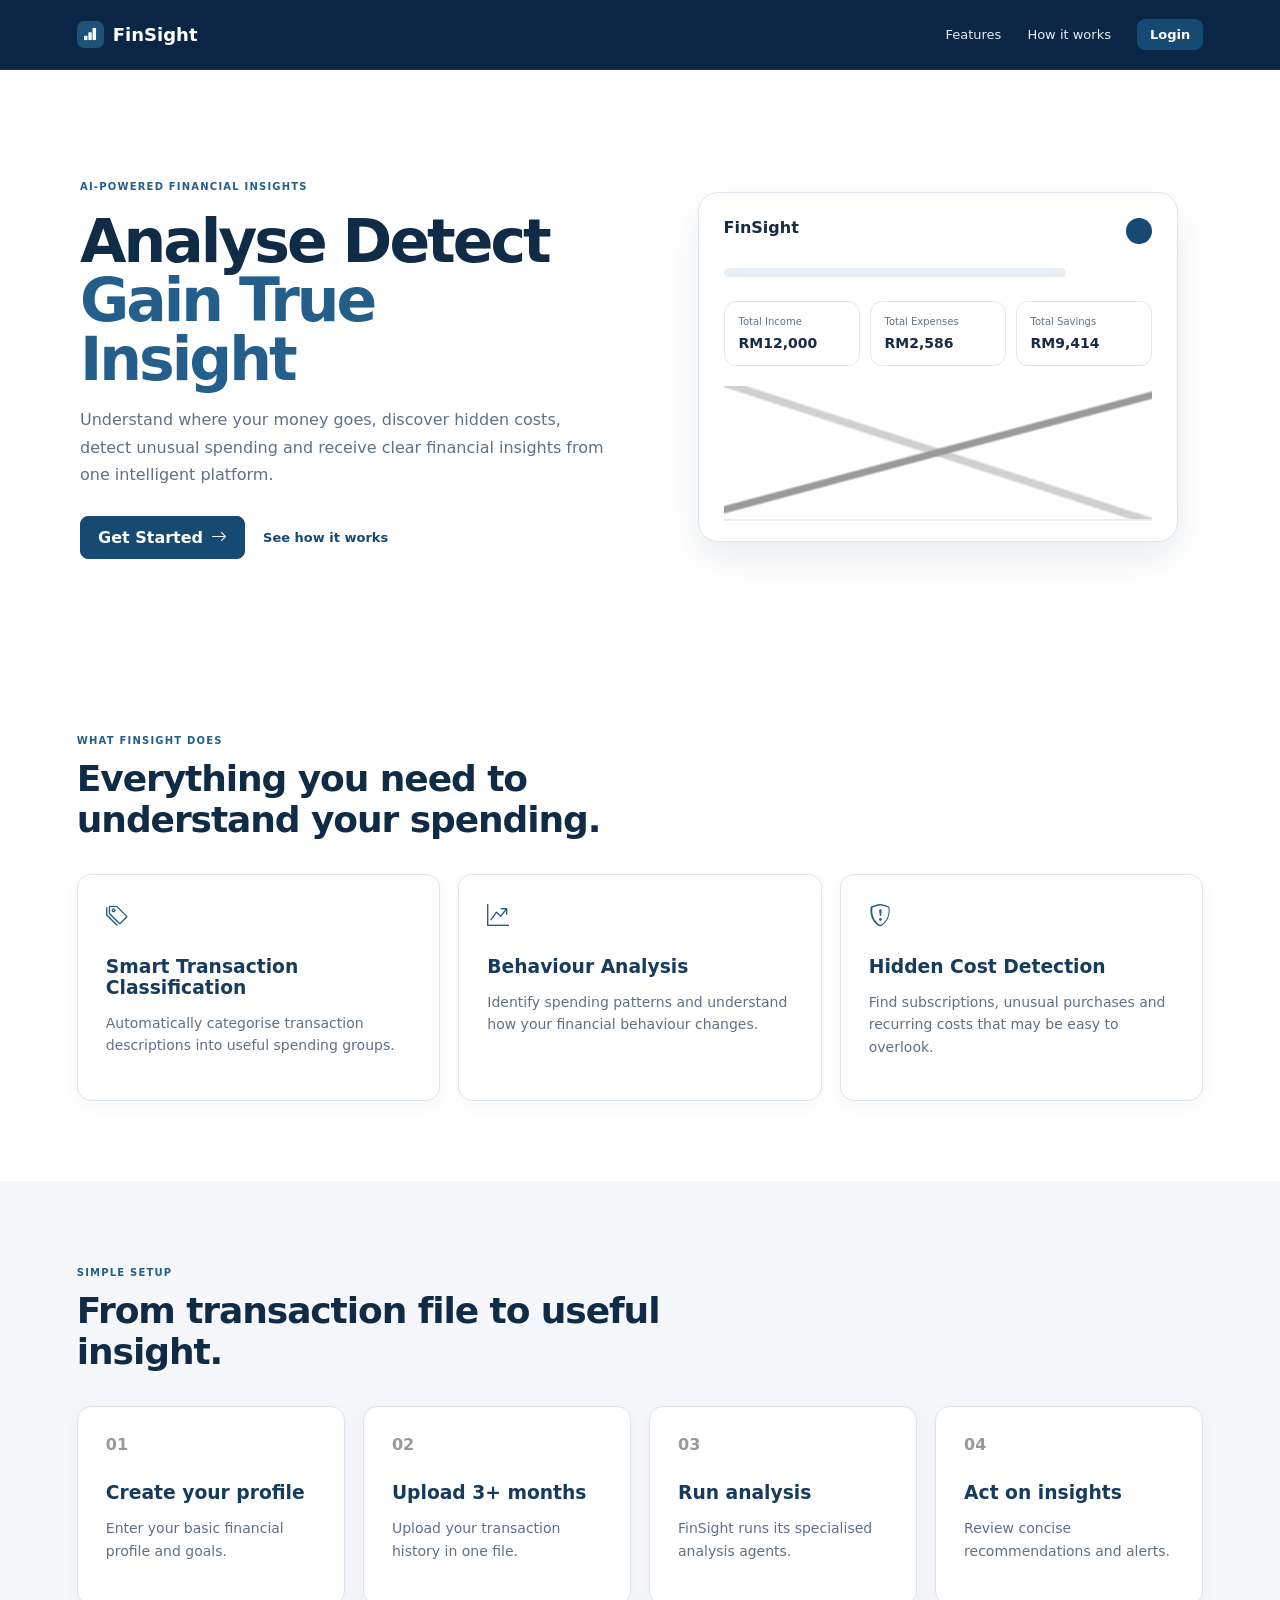
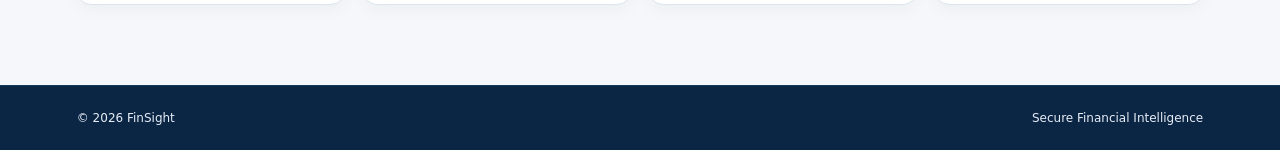
==== commit 7d5005d9: "Update user interfaces" ====
--- a/backend/src/main/resources/static/index.html
+++ b/backend/src/main/resources/static/index.html
@@ -8,6 +8,8 @@
   <link rel="stylesheet" href="https://cdn.jsdelivr.net/npm/bootstrap-icons@1.11.3/font/bootstrap-icons.min.css">
   <link rel="stylesheet" href="css/style.css">
   <link rel="stylesheet" href="css/responsive.css">
+  <link rel="stylesheet" href="css/white_navy_theme_overrides.css?v=20261030-sidebar-logo-fix">
+  <link rel="icon" href="favicon.ico" type="image/x-icon">
 </head>
 <body class="landing-page">
   <header class="landing-nav">
--- a/backend/src/main/resources/static/css/style.css
+++ b/backend/src/main/resources/static/css/style.css
@@ -848,3 +848,4 @@
   .report-grid .panel:has(#reportTrend){min-height:300px!important}
   .report-grid .panel:has(#reportCategory){min-height:590px!important}
 }
+
--- a/backend/src/main/resources/static/css/white_navy_theme_overrides.css
+++ b/backend/src/main/resources/static/css/white_navy_theme_overrides.css
@@ -0,0 +1,332 @@
+/* FinSight white-content / navy-header theme.
+   White is used for reading surfaces; navy is reserved for navigation,
+   page headers and primary actions. The doughnut chart keeps category colours. */
+:root {
+  --navy-950: #0B2545;
+  --navy-900: #F7F9FC;
+  --navy-850: #F1F5F9;
+  --navy-800: #FFFFFF;
+  --blue-700: #17466D;
+  --blue-600: #174A73;
+  --blue-500: #245F8C;
+  --blue-300: #A9C5DB;
+  --blue-100: #E8F0F7;
+  --text-main: #172B45;
+  --text-soft: #607086;
+  --border-blue: #DCE4ED;
+  --accent: #174A73;
+  --accent-dark: #103A5D;
+  --accent-soft: #EAF1F7;
+  --ink: #172B45;
+  --muted: #607086;
+  --line: #DCE4ED;
+  --soft: #F5F7FA;
+}
+
+html, body { background: #F5F7FA !important; color: #172B45 !important; }
+body { min-height: 100vh; }
+
+/* Landing page: white reading area with a navy navigation header. */
+.landing-page { background: #FFFFFF !important; color: #172B45 !important; }
+.landing-nav { background: #0B2545 !important; color: #FFFFFF !important; border-bottom: 1px solid #173B5C !important; }
+.landing-nav .brand, .landing-nav .brand-mark { color: #FFFFFF !important; }
+.landing-nav .brand-mark { background: #1D527B !important; }
+.landing-nav nav > a:not(.btn) { color: #E7EEF5 !important; }
+.landing-nav nav > a:not(.btn):hover { color: #FFFFFF !important; }
+.hero-section, .section-block { background: #FFFFFF !important; color: #172B45 !important; }
+.hero-copy h1, .section-heading h2 { color: #102B46 !important; }
+.hero-copy h1 span, .eyebrow, .feature-card i { color: #245F8C !important; }
+.hero-copy p, .section-heading p, .feature-card p, .step p { color: #607086 !important; }
+.hero-preview { background: #FFFFFF !important; border-color: #DCE4ED !important; box-shadow: 0 16px 40px rgba(15, 39, 64, .09) !important; }
+.preview-top, .preview-card strong { color: #172B45 !important; }
+.preview-card { background: #FFFFFF !important; border-color: #E2E8F0 !important; }
+.preview-card small { color: #64748B !important; }
+.preview-line { background: #E8EEF4 !important; }
+.preview-dot { background: #174A73 !important; }
+.preview-chart { border-bottom-color: #CBD5E1 !important; }
+.light-section { background: #F5F7FA !important; }
+.feature-card, .step { background: #FFFFFF !important; border-color: #DCE4ED !important; color: #172B45 !important; box-shadow: 0 5px 18px rgba(15, 39, 64, .04); }
+.feature-card h3, .step h3 { color: #173B5C !important; }
+.landing-footer { background: #0B2545 !important; border-top-color: #173B5C !important; color: #E7EEF5 !important; }
+
+/* Login and registration: white form surface and navy primary action. */
+.auth-page { background: #F5F7FA !important; color: #172B45 !important; }
+.auth-card { background: #FFFFFF !important; color: #172B45 !important; border: 1px solid #DCE4ED !important; box-shadow: 0 16px 45px rgba(15, 39, 64, .09) !important; }
+.auth-card h1 { color: #102B46 !important; }
+.auth-card label, .form-stack label { color: #263B52 !important; }
+.auth-card > .muted, .auth-switch, .legal-note, .back-link { color: #64748B !important; }
+.auth-switch a, .text-link { color: #174A73 !important; }
+.auth-card input, .auth-card select, .form-stack input, .form-stack select, .form-stack textarea { background: #FFFFFF !important; color: #172B45 !important; border: 1px solid #CBD5E1 !important; }
+.auth-card input::placeholder, .form-stack input::placeholder, .form-stack textarea::placeholder { color: #94A3B8 !important; }
+.auth-card input:focus, .auth-card select:focus, .form-stack input:focus, .form-stack select:focus, .form-stack textarea:focus { border-color: #245F8C !important; box-shadow: 0 0 0 3px rgba(36, 95, 140, .12) !important; }
+.icon-btn { color: #607086 !important; }
+
+/* Main application shell. Sidebar is the primary navy navigation region. */
+body.app-page { background: #F5F7FA !important; background-attachment: initial !important; color: #172B45 !important; }
+.app-page .app-main { background: #F5F7FA !important; color: #172B45 !important; border-top-left-radius: 0 !important; }
+.sidebar { background: #0B2545 !important; border-right: 1px solid #173B5C !important; box-shadow: 5px 0 18px rgba(11, 37, 69, .08) !important; }
+.sidebar .brand, .sidebar .brand-mark { color: #FFFFFF !important; }
+.sidebar .brand-mark { background: #1D527B !important; }
+.sidebar-nav a { color: #D8E4EF !important; }
+.sidebar-nav a:hover, .sidebar-nav a.active { background: #174A73 !important; color: #FFFFFF !important; }
+.sidebar-bottom button { color: #D8E4EF !important; }
+.sidebar-bottom button:hover { color: #FFFFFF !important; }
+
+/* Page title banner: one clear navy highlight per application page. */
+.page-title-row { background: #0B2545 !important; border: 1px solid #173B5C !important; border-radius: 14px !important; padding: 20px 22px !important; margin-bottom: 24px !important; color: #FFFFFF !important; }
+.page-title-row h1 { color: #FFFFFF !important; }
+.page-title-row p { color: #D8E4EF !important; }
+.page-title-row .eyebrow { color: #A9C5DB !important; }
+.page-title-row .analysis-percent { color: #FFFFFF !important; }
+.page-title-row .setup-progress { color: #D8E4EF !important; }
+.page-title-row .setup-progress div { background: rgba(255,255,255,.22) !important; }
+.page-title-row .setup-progress b { background: #FFFFFF !important; }
+.page-title-row .btn-light { background: rgba(255,255,255,.12) !important; border-color: rgba(255,255,255,.35) !important; color: #FFFFFF !important; }
+.page-title-row .btn-light:hover { background: rgba(255,255,255,.2) !important; }
+
+/* White cards, panels, forms and tables throughout every application page. */
+.metric-card, .panel, .form-section, .upload-panel, .progress-panel,
+.agent-card, .recommendation-card, .insight-item, .mini-item,
+.subscription-item, .alert-item, .upload-info-grid div,
+.validation-check, .drop-zone, .guide-modal, .guide-announcement,
+.recommendation-criteria .criteria-grid > div, .comparison-stat,
+.comparison-summary, .category-legend-item {
+  background: #FFFFFF !important;
+  color: #172B45 !important;
+  border-color: #DCE4ED !important;
+  box-shadow: 0 4px 16px rgba(15, 39, 64, .045) !important;
+}
+.metric-card span, .metric-card strong, .metric-card small,
+.panel-header h2, .form-section h2, .form-section h3,
+.upload-panel h2, .upload-panel h3, .agent-card h3,
+.recommendation-card h3, .insight-item strong, .mini-item strong,
+.subscription-item strong, .alert-item strong,
+.comparison-stat strong, .comparison-detail > strong,
+.recommendation-criteria .criteria-grid strong,
+.upload-info-grid strong { color: #172B45 !important; }
+.metric-card span, .metric-card small, .panel-header p,
+.page-title-row p, .form-section p, .field-help,
+.form-stack small, .check-row small, .progress-panel small,
+.agent-card p, .drop-zone p, .upload-info-grid span,
+.subscription-item p, .alert-item p, .recommendation-card p,
+.insight-item p, .mini-item p, .comparison-stat span,
+.comparison-stat small, .comparison-detail li,
+.comparison-summary p, .recommendation-criteria .criteria-grid p {
+  color: #607086 !important;
+}
+
+/* Form fields and upload areas stay white with clearly visible outlines. */
+.app-page input, .app-page select, .app-page textarea,
+.app-page .upload-info-grid input, .app-page .upload-info-grid select,
+#budgetYear, #budgetYear option, .monthly-budget-item input {
+  background: #FFFFFF !important;
+  color: #172B45 !important;
+  border-color: #CBD5E1 !important;
+  color-scheme: light;
+}
+.app-page input::placeholder, .app-page textarea::placeholder { color: #94A3B8 !important; opacity: 1 !important; }
+.app-page option { background: #FFFFFF !important; color: #172B45 !important; }
+.app-page input:focus, .app-page select:focus, .app-page textarea:focus,
+#budgetYear:focus, .monthly-budget-item input:focus { border-color: #245F8C !important; box-shadow: 0 0 0 3px rgba(36,95,140,.12) !important; }
+.drop-zone { border: 1px dashed #9FB3C7 !important; }
+.drop-zone.dragover { background: #EFF5FA !important; border-color: #174A73 !important; }
+.selected-file { color: #173B5C !important; }
+.validation-check.valid { background: #F0FDF4 !important; border-color: #BBE7C9 !important; }
+.validation-check.invalid { background: #FEF2F2 !important; border-color: #FECACA !important; }
+.validation-check.pending { background: #F8FAFC !important; }
+.validation-check span, .validation-check strong { color: #475569 !important; }
+
+/* Buttons: primary actions are navy; secondary actions are white. */
+.btn-dark, .guide-actions .primary, .guide-announcement-actions .btn-dark {
+  background: #174A73 !important; border-color: #174A73 !important; color: #FFFFFF !important;
+}
+.btn-dark:hover, .guide-actions .primary:hover { background: #103A5D !important; border-color: #103A5D !important; color: #FFFFFF !important; }
+.btn-light, .guide-actions button, .guide-announcement-actions .btn-light {
+  background: #FFFFFF !important; border-color: #CBD5E1 !important; color: #174A73 !important;
+}
+.btn-light:hover, .guide-actions button:hover { background: #F1F5F9 !important; color: #103A5D !important; }
+.btn:disabled { opacity: .55; }
+
+/* Readable tables with subtle separators. */
+table, thead, tbody, tr { background: transparent !important; color: #172B45 !important; }
+th { background: #F1F5F9 !important; color: #475569 !important; border-bottom: 1px solid #DCE4ED !important; }
+td { color: #263B52 !important; border-bottom: 1px solid #E8EDF3 !important; }
+.comparison-table-wrap { border-color: #DCE4ED !important; }
+.comparison-table th { background: #F1F5F9 !important; color: #475569 !important; border-bottom-color: #DCE4ED !important; }
+.comparison-table td { color: #263B52 !important; border-bottom-color: #E8EDF3 !important; }
+.category-legend-name { color: #475569 !important; }
+.category-legend-item strong { color: #172B45 !important; }
+.category-legend { border-top-color: #E2E8F0 !important; }
+.category-legend-item { box-shadow: none !important; }
+
+/* Use navy for progress and important icons, without darkening content panels. */
+.progress-bar { background: #E8EEF4 !important; border: 1px solid #DCE4ED !important; }
+.progress-bar b { background: #174A73 !important; }
+.agent-card > i, .drop-zone > i, .item-icon i, .item-icon { color: #174A73 !important; }
+.item-icon { background: #EFF4F8 !important; }
+.setup-lock-note { color: #607086 !important; border-color: #DCE4ED !important; }
+.text-link { color: #174A73 !important; }
+
+/* User guide and alert overlays use white content cards. */
+.guide-overlay, .guide-announcement-overlay { background: rgba(11,37,69,.48) !important; }
+.guide-modal, .guide-announcement { background: #FFFFFF !important; border-color: #DCE4ED !important; color: #172B45 !important; box-shadow: 0 24px 70px rgba(11,37,69,.22) !important; }
+.guide-header h2, .guide-modal h2, .guide-announcement h2 { color: #173B5C !important; }
+.guide-description, .guide-tip, .guide-announcement p { color: #607086 !important; }
+.guide-tip { background: #F5F8FB !important; border-color: #DCE4ED !important; }
+.guide-close, .guide-announcement-close { color: #607086 !important; }
+.guide-actions button { background: #FFFFFF !important; color: #174A73 !important; border-color: #CBD5E1 !important; }
+.guide-actions .primary { background: #174A73 !important; color: #FFFFFF !important; }
+.guide-progress span { background: #DCE4ED !important; }
+.guide-progress span.active { background: #174A73 !important; }
+.robot-alert { background: #FFFFFF !important; color: #172B45 !important; border: 1px solid #DCE4ED !important; box-shadow: 0 18px 48px rgba(11,37,69,.18) !important; }
+.robot-avatar { background: #174A73 !important; color: #FFFFFF !important; }
+.robot-copy h3 { color: #173B5C !important; }
+.robot-copy p, .robot-actions button, .robot-close { color: #607086 !important; }
+.robot-actions a { color: #174A73 !important; }
+.robot-badge { background: #174A73 !important; color: #FFFFFF !important; }
+
+/* Alert and status indicators keep restrained semantic colours. */
+.status-pill, .category-badge, .severity { background: #F1F5F9 !important; color: #475569 !important; border: 1px solid #DCE4ED !important; }
+.status-pill.completed { background: #ECFDF3 !important; color: #067647 !important; border-color: #ABEFC6 !important; }
+.status-pill.processing { background: #EFF6FF !important; color: #1D4ED8 !important; border-color: #BFDBFE !important; }
+.status-pill.failed, .severity.critical { background: #FEF2F2 !important; color: #B42318 !important; border-color: #FECACA !important; }
+.severity.high { background: #FFF7ED !important; color: #B54708 !important; border-color: #FED7AA !important; }
+.severity.medium { background: #FFFBEB !important; color: #B45309 !important; border-color: #FDE68A !important; }
+.severity.low { background: #F1F5F9 !important; color: #475569 !important; border-color: #DCE4ED !important; }
+.form-message { color: #B42318 !important; }
+.form-message.success { color: #067647 !important; }
+
+/* Responsive title banner spacing. */
+@media (max-width: 720px) {
+  .page-title-row { padding: 17px !important; border-radius: 12px !important; }
+  .sidebar { background: #0B2545 !important; }
+}
+
+/* Specificity adjustments for elements nested inside navy header/navigation. */
+.app-page .page-title-row p { color: #D8E4EF !important; }
+.app-page .page-title-row h1 span { color: #FFFFFF !important; }
+.app-page .page-title-row .eyebrow { color: #A9C5DB !important; }
+.sidebar .sidebar-nav a span, .sidebar .sidebar-nav a i { color: inherit !important; }
+input[type="number"] { color-scheme: light !important; }
+
+/* Visibility fixes for the first-time profile sidebar and account navigation. */
+.sidebar .sidebar-nav a,
+.sidebar .sidebar-nav a span,
+.sidebar .sidebar-nav a i,
+.sidebar .sidebar-bottom button,
+.sidebar .sidebar-bottom button span,
+.sidebar .sidebar-bottom button i {
+  color: #FFFFFF !important;
+  opacity: 1 !important;
+  visibility: visible !important;
+}
+
+.sidebar .sidebar-nav a {
+  min-height: 40px;
+}
+
+.sidebar .sidebar-bottom {
+  display: grid !important;
+  gap: 9px !important;
+  width: 100%;
+  padding-top: 12px;
+}
+
+.sidebar .sidebar-bottom button {
+  display: flex !important;
+  align-items: center;
+  gap: 10px;
+  width: 100%;
+  min-height: 42px;
+  padding: 11px 10px !important;
+  border: 1px solid transparent !important;
+  border-radius: 8px !important;
+  background: transparent !important;
+  text-align: left;
+  font-size: 12px !important;
+  font-weight: 600;
+  line-height: 1.35;
+}
+
+.sidebar .sidebar-bottom button:hover,
+.sidebar .sidebar-bottom button:focus-visible {
+  background: #174A73 !important;
+  border-color: rgba(255, 255, 255, .14) !important;
+  color: #FFFFFF !important;
+  outline-color: #FFFFFF;
+}
+
+.sidebar .sidebar-bottom button span {
+  display: inline !important;
+  white-space: normal;
+}
+
+/* First-time setup reminder: give the message its own visible surface. */
+.sidebar .setup-lock-note {
+  display: flex !important;
+  align-items: flex-start;
+  gap: 9px;
+  width: 100%;
+  padding: 12px 10px !important;
+  margin: 0 0 2px;
+  border: 1px solid rgba(226, 237, 247, .28) !important;
+  border-radius: 9px !important;
+  background: rgba(255, 255, 255, .10) !important;
+  color: #FFFFFF !important;
+  font-size: 11px !important;
+  font-weight: 500;
+  line-height: 1.5;
+  opacity: 1 !important;
+  visibility: visible !important;
+}
+
+.sidebar .setup-lock-note span,
+.sidebar .setup-lock-note i {
+  color: #FFFFFF !important;
+  opacity: 1 !important;
+  visibility: visible !important;
+}
+
+.sidebar .setup-lock-note span {
+  display: block !important;
+  flex: 1;
+  overflow-wrap: anywhere;
+}
+
+.sidebar .setup-lock-note i {
+  flex: 0 0 auto;
+  margin-top: 1px;
+  font-size: 14px;
+}
+
+/* Auth-page FinSight logo: improve contrast and visual prominence. */
+/* Login and Register FinSight logo */
+.auth-card .brand,
+.auth-card .brand.centered {
+    display: inline-flex !important;
+    align-items: center;
+    justify-content: center;
+    gap: 9px;
+    color: #0B2545 !important;
+    font-size: 18px !important;
+    font-weight: 800 !important;
+    letter-spacing: -.025em;
+    opacity: 1 !important;
+}
+
+.auth-card .brand-mark {
+    display: grid !important;
+    place-items: center;
+    width: 27px !important;
+    height: 27px !important;
+    border-radius: 7px !important;
+    background: #174A73 !important;
+    color: #FFFFFF !important;
+    font-size: 14px !important;
+    box-shadow: 0 4px 12px rgba(23, 74, 115, .20);
+}
+
+.auth-card .brand-mark i {
+    color: #FFFFFF !important;
+    opacity: 1 !important;
+}
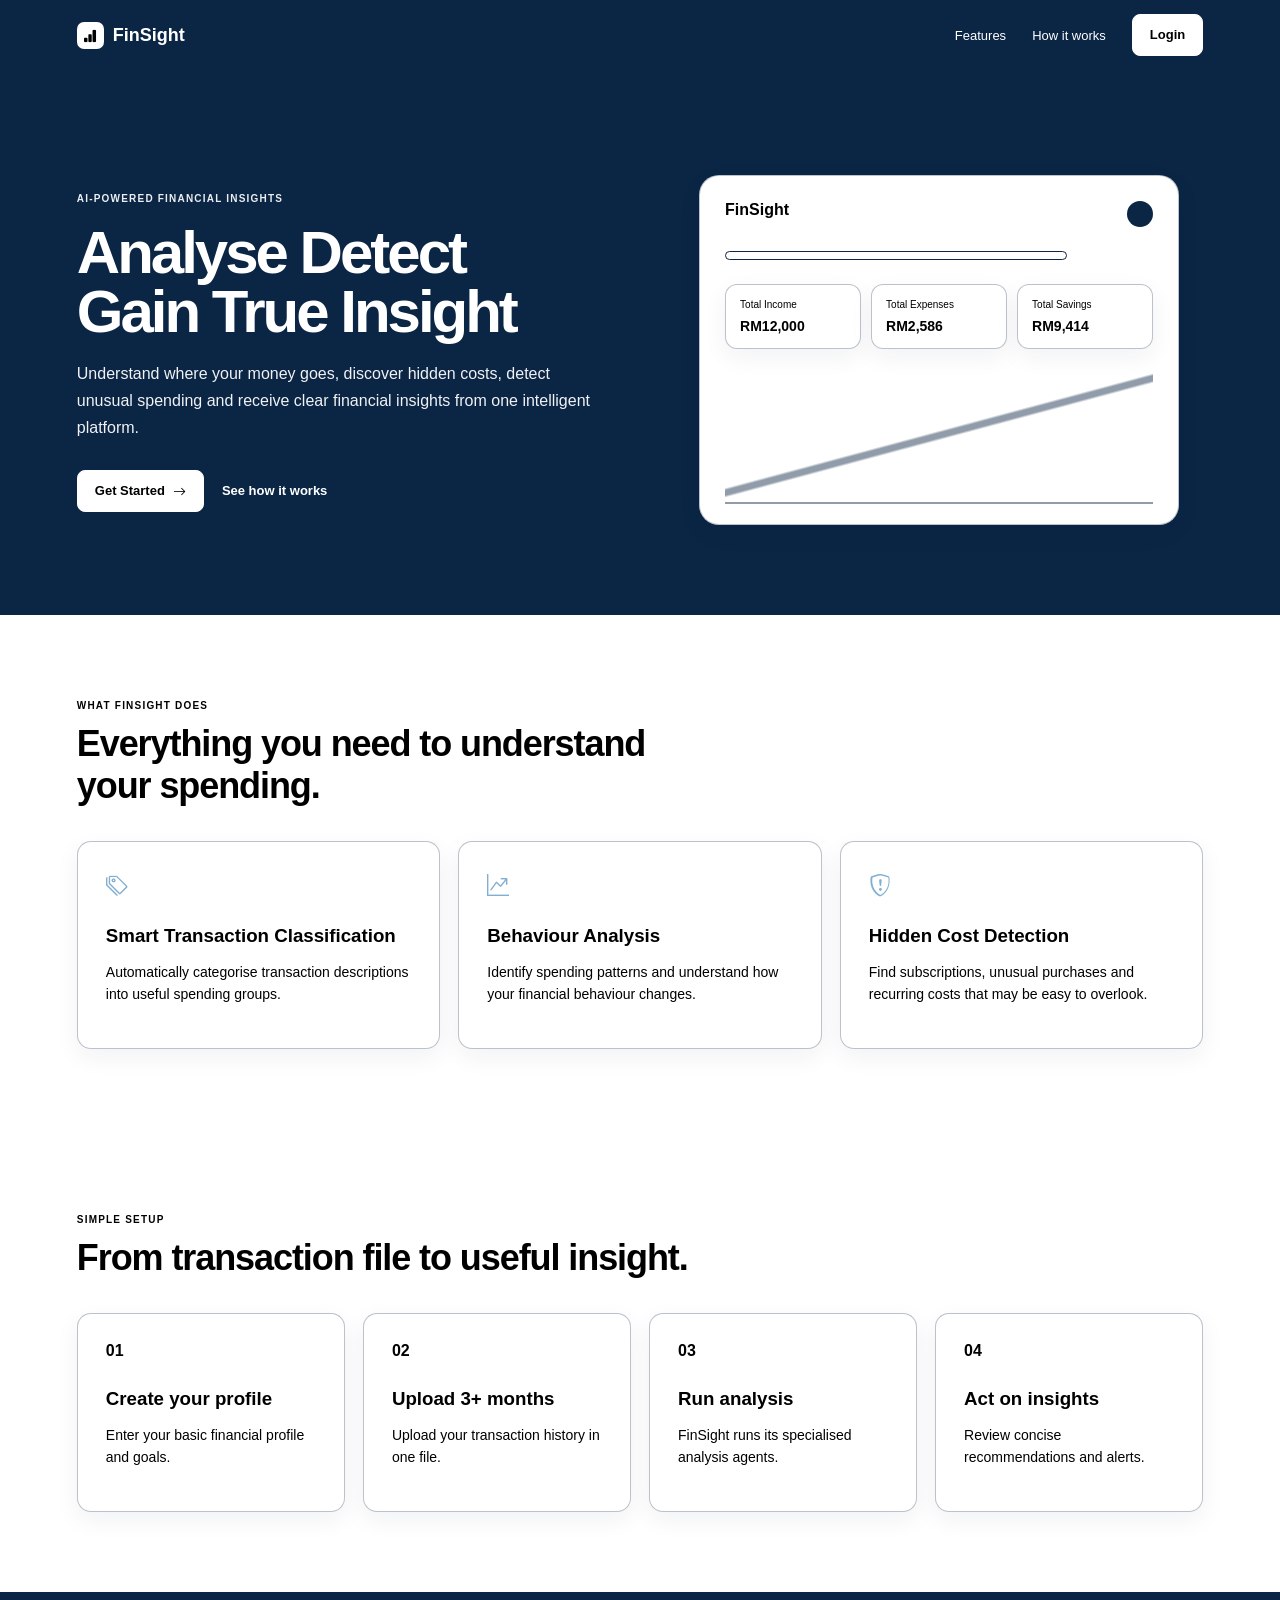
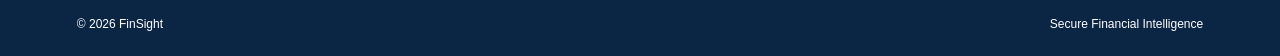
==== commit 34693ef8: "Update User Interface Design" ====
--- a/backend/src/main/resources/static/index.html
+++ b/backend/src/main/resources/static/index.html
@@ -6,9 +6,8 @@
   <meta name="viewport" content="width=device-width, initial-scale=1.0">
   <title>FinSight — Secure Financial Intelligence</title>
   <link rel="stylesheet" href="https://cdn.jsdelivr.net/npm/bootstrap-icons@1.11.3/font/bootstrap-icons.min.css">
-  <link rel="stylesheet" href="css/style.css">
+  <link rel="stylesheet" href="css/style.css?v=20261031-hero-navy-cta">
   <link rel="stylesheet" href="css/responsive.css">
-  <link rel="stylesheet" href="css/white_navy_theme_overrides.css?v=20261030-sidebar-logo-fix">
   <link rel="icon" href="favicon.ico" type="image/x-icon">
 </head>
 <body class="landing-page">
@@ -17,7 +16,7 @@
     <nav>
       <a href="#features">Features</a>
       <a href="#how-it-works">How it works</a>
-      <a href="login.html" class="btn btn-dark btn-sm">Login</a>
+      <a href="login.html" class="btn btn-dark landing-cta">Login</a>
     </nav>
   </header>
 
@@ -28,7 +27,7 @@
         <h1>Analyse Detect<br><span>Gain True Insight</span></h1>
         <p>Understand where your money goes, discover hidden costs, detect unusual spending and receive clear financial insights from one intelligent platform.</p>
         <div class="hero-actions">
-          <a href="register.html" class="btn btn-dark">Get Started <i class="bi bi-arrow-right"></i></a>
+          <a href="register.html" class="btn btn-dark landing-cta">Get Started <i class="bi bi-arrow-right"></i></a>
           <a href="#how-it-works" class="text-link">See how it works</a>
         </div>
       </div>
--- a/backend/src/main/resources/static/css/style.css
+++ b/backend/src/main/resources/static/css/style.css
@@ -849,3 +849,1078 @@
   .report-grid .panel:has(#reportCategory){min-height:590px!important}
 }
 
+/* Final consistent white-content / navy-header theme. */
+/* FinSight final visual consistency pass (2026-10-30)
+   One typography system, identical navy for sidebar and page banners,
+   white content surfaces, and a clear financial-alert popup. */
+:root {
+  --fs-brand-navy: #0B2545;
+  --fs-brand-navy-hover: #153D64;
+  --fs-brand-blue: #1B527D;
+  --fs-page: #F4F7FB;
+  --fs-surface: #FFFFFF;
+  --fs-surface-soft: #F8FAFC;
+  --fs-text: #172B3F;
+  --fs-muted: #607286;
+  --fs-border: #DCE5EE;
+  --fs-font: "Segoe UI", Arial, sans-serif;
+}
+
+/* Use one readable font throughout the application. Bootstrap icon glyphs
+   retain their own icon font. */
+html, body,
+body *,
+body *::before,
+body *::after {
+  font-family: var(--fs-font) !important;
+}
+.bi,
+.bi::before,
+[class^="bi-"],
+[class*=" bi-"]::before {
+  font-family: "bootstrap-icons" !important;
+}
+
+html, body {
+  background: var(--fs-page) !important;
+  color: var(--fs-text) !important;
+}
+body { min-height: 100vh; }
+
+/* Public pages: white/light content with navy branding. */
+.landing-page,
+.auth-page {
+  background: var(--fs-page) !important;
+  color: var(--fs-text) !important;
+}
+.landing-nav {
+  background: var(--fs-brand-navy) !important;
+  border-bottom: 0 !important;
+  color: #FFFFFF !important;
+}
+.landing-nav .brand,
+.landing-nav nav > a:not(.btn) {
+  color: #FFFFFF !important;
+}
+.landing-nav .brand-mark {
+  background: #FFFFFF !important;
+  color: var(--fs-brand-navy) !important;
+}
+.hero-copy h1,
+.section-heading h2,
+.hero-copy h1 span {
+  color: var(--fs-text) !important;
+}
+.hero-copy p,
+.section-heading p,
+.feature-card p,
+.step p {
+  color: var(--fs-muted) !important;
+}
+.hero-preview,
+.preview-card,
+.feature-card,
+.step {
+  background: var(--fs-surface) !important;
+  color: var(--fs-text) !important;
+  border-color: var(--fs-border) !important;
+  box-shadow: 0 8px 24px rgba(11, 37, 69, .06) !important;
+}
+.preview-top,
+.preview-card strong,
+.feature-card h3,
+.step h3 {
+  color: var(--fs-text) !important;
+}
+.preview-card small { color: var(--fs-muted) !important; }
+.light-section { background: #EAF0F6 !important; }
+.landing-footer {
+  background: var(--fs-brand-navy) !important;
+  color: #FFFFFF !important;
+  border-top: 0 !important;
+}
+
+/* Login and registration: white cards with visible navy logo. */
+.auth-shell .auth-card {
+  background: var(--fs-surface) !important;
+  color: var(--fs-text) !important;
+  border: 1px solid var(--fs-border) !important;
+  box-shadow: 0 18px 48px rgba(11, 37, 69, .10) !important;
+}
+.auth-card h1,
+.auth-card label {
+  color: var(--fs-text) !important;
+}
+.auth-card > .muted,
+.auth-switch,
+.legal-note,
+.back-link {
+  color: var(--fs-muted) !important;
+}
+.auth-card .brand,
+.auth-card .brand.centered {
+  color: var(--fs-brand-navy) !important;
+  font-size: 18px !important;
+  font-weight: 800 !important;
+  gap: 9px !important;
+}
+.auth-card .brand-mark {
+  width: 27px !important;
+  height: 27px !important;
+  border-radius: 7px !important;
+  background: var(--fs-brand-navy) !important;
+  color: #FFFFFF !important;
+  font-size: 14px !important;
+}
+.auth-card .brand-mark .bi,
+.auth-card .brand-mark .bi::before {
+  color: #FFFFFF !important;
+  font-size: 14px !important;
+}
+.auth-card input,
+.auth-card select,
+.form-stack input,
+.form-stack select,
+.form-stack textarea {
+  background: #FFFFFF !important;
+  color: var(--fs-text) !important;
+  border: 1px solid var(--fs-border) !important;
+}
+.auth-card input::placeholder,
+.form-stack input::placeholder,
+.form-stack textarea::placeholder {
+  color: #8796A6 !important;
+}
+.auth-card .btn-dark,
+.app-page .btn-dark,
+.guide-actions .primary {
+  background: var(--fs-brand-navy) !important;
+  border-color: var(--fs-brand-navy) !important;
+  color: #FFFFFF !important;
+}
+.auth-card .btn-dark:hover,
+.app-page .btn-dark:hover,
+.guide-actions .primary:hover {
+  background: var(--fs-brand-navy-hover) !important;
+  border-color: var(--fs-brand-navy-hover) !important;
+}
+
+/* Main application canvas and navigation. The sidebar and title banner use
+   exactly the same solid navy value (no separate gradients). */
+body.app-page,
+.app-page .app-main {
+  background: var(--fs-page) !important;
+  color: var(--fs-text) !important;
+}
+.app-page .app-main {
+  border-top-left-radius: 0 !important;
+}
+.sidebar {
+  background: var(--fs-brand-navy) !important;
+  background-image: none !important;
+  border-right: 0 !important;
+  box-shadow: 5px 0 20px rgba(11, 37, 69, .12) !important;
+}
+.sidebar .brand,
+.sidebar .brand span:not(.brand-mark),
+.sidebar .sidebar-bottom button,
+.sidebar .sidebar-bottom button span,
+.sidebar .sidebar-bottom button i,
+.sidebar-nav a,
+.sidebar-nav a span,
+.sidebar-nav a i {
+  color: #FFFFFF !important;
+}
+.sidebar .brand-mark {
+  background: #FFFFFF !important;
+  color: var(--fs-brand-navy) !important;
+}
+.sidebar .brand-mark .bi,
+.sidebar .brand-mark .bi::before {
+  color: var(--fs-brand-navy) !important;
+}
+.sidebar-nav a:hover,
+.sidebar-nav a.active,
+.sidebar-bottom button:hover {
+  background: var(--fs-brand-navy-hover) !important;
+  color: #FFFFFF !important;
+}
+.sidebar-nav a:hover span,
+.sidebar-nav a.active span,
+.sidebar-nav a:hover i,
+.sidebar-nav a.active i,
+.sidebar-bottom button:hover span,
+.sidebar-bottom button:hover i {
+  color: #FFFFFF !important;
+}
+
+/* Page title banner deliberately matches the sidebar exactly. */
+.app-page .page-title-row {
+  background: var(--fs-brand-navy) !important;
+  background-image: none !important;
+  color: #FFFFFF !important;
+  border-radius: 14px !important;
+  padding: 20px 24px !important;
+  margin-bottom: 26px !important;
+  align-items: center !important;
+  box-shadow: 0 8px 22px rgba(11, 37, 69, .10) !important;
+}
+.app-page .page-title-row h1,
+.app-page .page-title-row p,
+.app-page .page-title-row .analysis-percent,
+.app-page .page-title-row .setup-progress,
+.app-page .page-title-row .setup-progress span {
+  color: #FFFFFF !important;
+}
+.app-page .page-title-row .eyebrow {
+  color: #BFD6EA !important;
+}
+.app-page .page-title-row p {
+  opacity: .88;
+}
+.app-page .page-title-row .btn,
+.app-page .page-title-row .btn-light {
+  background: #FFFFFF !important;
+  color: var(--fs-brand-navy) !important;
+  border: 1px solid #FFFFFF !important;
+}
+.app-page .page-title-row .btn:hover {
+  background: #EAF1F7 !important;
+}
+
+/* White application cards and panels. */
+.metric-card,
+.panel,
+.form-section,
+.upload-panel,
+.progress-panel,
+.agent-card,
+.recommendation-card,
+.insight-item,
+.mini-item,
+.subscription-item,
+.alert-item,
+.upload-info-grid > div,
+.validation-check,
+.drop-zone,
+.comparison-stat,
+.comparison-summary,
+.comparison-table-wrap,
+.category-legend-item,
+.recommendation-criteria .criteria-grid > div {
+  background: var(--fs-surface) !important;
+  color: var(--fs-text) !important;
+  border: 1px solid var(--fs-border) !important;
+  box-shadow: 0 5px 18px rgba(11, 37, 69, .045) !important;
+}
+.app-page h1:not(.page-title-row h1),
+.app-page h2,
+.app-page h3,
+.app-page h4,
+.app-page h5,
+.app-page label,
+.app-page strong,
+.app-page td,
+.app-page th,
+.app-page li,
+.app-page .metric-card span,
+.app-page .metric-card strong,
+.app-page .metric-card small,
+.app-page .form-section h2,
+.app-page .panel-header h2,
+.app-page .recommendation-card,
+.app-page .comparison-detail > strong {
+  color: var(--fs-text) !important;
+}
+.app-page p,
+.app-page small,
+.app-page .muted,
+.app-page .page-title-row p,
+.app-page .panel-header p,
+.app-page .field-help,
+.app-page .item-value small,
+.app-page .insight-item p,
+.app-page .mini-item p,
+.app-page .subscription-item p,
+.app-page .alert-item p,
+.app-page .recommendation-card p,
+.app-page .comparison-detail li,
+.app-page .category-legend-name {
+  color: var(--fs-muted) !important;
+}
+.app-page input,
+.app-page select,
+.app-page textarea,
+#budgetYear,
+.monthly-budget-item input {
+  background: #FFFFFF !important;
+  color: var(--fs-text) !important;
+  border: 1px solid var(--fs-border) !important;
+  font-family: var(--fs-font) !important;
+}
+.app-page input::placeholder,
+.app-page textarea::placeholder,
+.monthly-budget-item input::placeholder {
+  color: #8796A6 !important;
+  opacity: 1 !important;
+}
+.app-page option { background: #FFFFFF !important; color: var(--fs-text) !important; }
+.app-page table,
+.app-page tbody,
+.app-page thead,
+.app-page tr { background: transparent !important; }
+.app-page th,
+.app-page td {
+  color: var(--fs-text) !important;
+  border-bottom-color: var(--fs-border) !important;
+}
+.app-page th { background: #F5F8FB !important; color: #53677B !important; }
+.app-page .comparison-table th { background: #F5F8FB !important; color: #53677B !important; }
+.app-page .comparison-table td { color: var(--fs-text) !important; }
+.app-page .comparison-table .comparison-lower { color: #087A55 !important; }
+.app-page .comparison-table .comparison-higher { color: #B42318 !important; }
+.app-page .comparison-table .comparison-neutral { color: var(--fs-muted) !important; }
+.app-page .item-icon {
+  background: #EAF1F7 !important;
+  color: var(--fs-brand-navy) !important;
+}
+.app-page .drop-zone { border: 1px dashed #A9BACB !important; }
+.app-page .drop-zone > i,
+.app-page .agent-card > i,
+.app-page .item-icon i { color: var(--fs-brand-blue) !important; }
+.app-page .category-legend-dot { border: 1px solid rgba(11,37,69,.08); }
+.app-page .category-legend-item strong { color: var(--fs-text) !important; }
+.app-page .transaction-group-row td { background: #F5F8FB !important; }
+.app-page .transaction-group-toggle { color: var(--fs-text) !important; }
+.app-page .transaction-group-toggle span { color: var(--fs-muted) !important; }
+.app-page .btn-light,
+.app-page .guide-actions button {
+  background: #EAF1F7 !important;
+  color: var(--fs-brand-navy) !important;
+  border-color: #CFDCE8 !important;
+}
+.app-page .btn-light:hover,
+.app-page .guide-actions button:hover {
+  background: #DCE8F2 !important;
+}
+
+/* Guide dialogs and first-login announcement follow the same white content theme. */
+.guide-modal,
+.guide-announcement {
+  background: #FFFFFF !important;
+  color: var(--fs-text) !important;
+  border: 1px solid var(--fs-border) !important;
+  box-shadow: 0 22px 65px rgba(11, 37, 69, .24) !important;
+}
+.guide-modal h2,
+.guide-header h2,
+.guide-announcement h2 { color: var(--fs-text) !important; }
+.guide-modal p,
+.guide-description,
+.guide-announcement p { color: var(--fs-muted) !important; }
+.guide-tip,
+.guide-announcement .guide-tip {
+  background: #F2F6FA !important;
+  color: var(--fs-muted) !important;
+  border-color: var(--fs-border) !important;
+}
+.guide-actions .primary,
+.guide-announcement-actions .btn-primary {
+  background: var(--fs-brand-navy) !important;
+  color: #FFFFFF !important;
+  border-color: var(--fs-brand-navy) !important;
+}
+
+/* Popup alert: white card, clearly visible warning icon, and no black action button. */
+#robotAlertMount { position: relative; z-index: 10001; }
+.robot-alert {
+  background: #FFFFFF !important;
+  color: var(--fs-text) !important;
+  border: 1px solid var(--fs-border) !important;
+  border-radius: 16px !important;
+  box-shadow: 0 18px 48px rgba(11, 37, 69, .20) !important;
+}
+.robot-avatar {
+  width: 46px !important;
+  height: 46px !important;
+  min-width: 46px !important;
+  flex: 0 0 46px !important;
+  display: grid !important;
+  place-items: center !important;
+  border-radius: 13px !important;
+  background: var(--fs-brand-navy) !important;
+  color: #FFFFFF !important;
+  border: 2px solid #D8E6F2 !important;
+  box-shadow: 0 3px 10px rgba(11, 37, 69, .15) !important;
+}
+.robot-avatar .bi,
+.robot-avatar .bi::before,
+.robot-avatar i.bi-exclamation-triangle-fill {
+  display: inline-block !important;
+  color: #FFFFFF !important;
+  font-family: "bootstrap-icons" !important;
+  font-size: 23px !important;
+  line-height: 1 !important;
+  opacity: 1 !important;
+  visibility: visible !important;
+}
+.robot-copy h3 { color: var(--fs-text) !important; }
+.robot-copy p { color: var(--fs-muted) !important; }
+.robot-actions { display: flex !important; gap: 9px !important; align-items: center !important; flex-wrap: wrap !important; }
+.robot-actions a,
+.robot-actions a:visited {
+  display: inline-flex !important;
+  align-items: center !important;
+  justify-content: center !important;
+  padding: 8px 12px !important;
+  background: #EAF1F7 !important;
+  color: var(--fs-brand-navy) !important;
+  border: 1px solid #C9D8E6 !important;
+  border-radius: 7px !important;
+  font-weight: 700 !important;
+  text-decoration: none !important;
+}
+.robot-actions a:hover { background: #DCE8F2 !important; }
+.robot-actions button {
+  padding: 8px 12px !important;
+  background: #FFFFFF !important;
+  color: var(--fs-muted) !important;
+  border: 1px solid var(--fs-border) !important;
+  border-radius: 7px !important;
+  font-weight: 600 !important;
+}
+.robot-actions button:hover { background: #F4F7FA !important; color: var(--fs-brand-navy) !important; }
+.robot-close { color: #53677B !important; }
+.robot-badge { background: var(--fs-brand-navy) !important; color: #FFFFFF !important; }
+
+/* Retain multiple colours only for the spending-category doughnut charts.
+   All trend/forecast charts use the same navy palette and readable axis labels. */
+
+
+/* ================================================================
+   FINAL BRAND RULES — STRICT DARK NAVY AND WHITE ONLY
+   All non-doughnut UI uses #0B2545 and #FFFFFF. The doughnut chart
+   category slices retain their separate colours in dashboard.js/report.js.
+   Typography remains Segoe UI; Bootstrap icons keep their own font.
+   ================================================================ */
+:root {
+  --fs-brand-navy: #0B2545;
+  --fs-brand-navy-hover: #0B2545;
+  --fs-brand-blue: #0B2545;
+  --fs-page: #FFFFFF;
+  --fs-surface: #FFFFFF;
+  --fs-surface-soft: #FFFFFF;
+  --fs-text: #0B2545;
+  --fs-muted: #0B2545;
+  --fs-border: rgba(11, 37, 69, .28);
+  --fs-font: "Segoe UI", Arial, sans-serif;
+  --ink: #0B2545;
+  --muted: #0B2545;
+  --line: rgba(11, 37, 69, .28);
+  --soft: #FFFFFF;
+  --purple: #0B2545;
+  --purple-dark: #0B2545;
+  --white: #FFFFFF;
+  --accent: #0B2545;
+  --accent-dark: #0B2545;
+  --accent-soft: #FFFFFF;
+  --danger: #0B2545;
+  --warning: #0B2545;
+  --success: #0B2545;
+}
+
+/* One font family throughout; icon glyphs retain the Bootstrap icon font. */
+html, body, body *, body *::before, body *::after,
+input, select, textarea, button {
+  font-family: var(--fs-font) !important;
+}
+.bi, .bi::before, [class^="bi-"], [class*=" bi-"]::before {
+  font-family: "bootstrap-icons" !important;
+}
+
+/* Strict white page surfaces and navy text. */
+html, body, .landing-page, .auth-page, body.app-page,
+.app-page, .app-page .app-main, .light-section,
+.hero-section, .section-block, .feature-grid, .steps-grid,
+.auth-shell, .auth-card, .metric-card, .panel, .form-section,
+.upload-panel, .progress-panel, .agent-card, .recommendation-card,
+.insight-item, .mini-item, .subscription-item, .alert-item,
+.upload-info-grid > div, .validation-check, .drop-zone,
+.comparison-stat, .comparison-summary, .comparison-table-wrap,
+.category-legend-item, .guide-modal, .guide-announcement,
+.preview-card, .feature-card, .step, .hero-preview,
+.table-scroll, .comparison-table-wrap, .form-grid {
+  background-color: #FFFFFF !important;
+  color: #000000 !important;
+}
+html, body { background: #FFFFFF !important; color: #000000 !important; }
+body { min-height: 100vh; }
+.app-page .app-main { border-top-left-radius: 0 !important; }
+
+/* Dark navy public-page header and footer. */
+.landing-nav, .landing-footer {
+  background: #0B2545 !important;
+  background-image: none !important;
+  color: #FFFFFF !important;
+  border-color: #0B2545 !important;
+}
+.landing-nav *, .landing-footer *,
+.landing-nav .brand, .landing-nav nav > a:not(.btn) {
+  color: #FFFFFF !important;
+}
+.landing-nav .brand-mark {
+  background: #FFFFFF !important;
+  color: #000000 !important;
+}
+.landing-nav .brand-mark .bi { color: #000000 !important; }
+.hero-copy h1, .hero-copy h1 span, .section-heading h2,
+.section-heading p, .hero-copy p, .feature-card h3,
+.feature-card p, .step h3, .step p, .preview-top,
+.preview-card strong, .preview-card small {
+  color: #000000 !important;
+}
+.preview-dot { background: #0B2545 !important; }
+.preview-line { background: #FFFFFF !important; border: 1px solid #0B2545 !important; }
+.preview-chart {
+  background: linear-gradient(165deg, transparent 48%, #0B2545 49%, #0B2545 51%, transparent 52%);
+  border-bottom-color: #0B2545 !important;
+}
+
+/* Login and registration branding. Keep the previous standard logo sizing. */
+.auth-shell .auth-card {
+  background: #FFFFFF !important;
+  color: #000000 !important;
+  border: 1px solid rgba(11,37,69,.28) !important;
+}
+.auth-card h1, .auth-card label, .auth-card .brand,
+.auth-card .brand.centered, .auth-card > .muted,
+.auth-switch, .auth-switch a, .legal-note, .back-link {
+  color: #000000 !important;
+}
+.auth-card .brand, .auth-card .brand.centered {
+  font-size: 18px !important;
+  font-weight: 800 !important;
+  gap: 9px !important;
+}
+.auth-card .brand-mark {
+  width: 27px !important;
+  height: 27px !important;
+  border-radius: 7px !important;
+  background: #0B2545 !important;
+  color: #FFFFFF !important;
+  font-size: 14px !important;
+}
+.auth-card .brand-mark .bi,
+.auth-card .brand-mark .bi::before {
+  color: #FFFFFF !important;
+  font-size: 14px !important;
+}
+
+/* Sidebar and title banner use exactly the same solid navy. */
+.sidebar, .sidebar::before, .sidebar::after {
+  background: #0B2545 !important;
+  background-image: none !important;
+  border-color: #0B2545 !important;
+}
+.sidebar { box-shadow: none !important; }
+.sidebar .brand, .sidebar .brand span:not(.brand-mark),
+.sidebar .sidebar-bottom button, .sidebar .sidebar-bottom button span,
+.sidebar .sidebar-bottom button i, .sidebar-nav a,
+.sidebar-nav a span, .sidebar-nav a i,
+.sidebar .setup-lock-note, .sidebar .setup-lock-note span,
+.sidebar .setup-lock-note i {
+  color: #FFFFFF !important;
+}
+.sidebar .brand-mark {
+  width: 27px !important;
+  height: 27px !important;
+  background: #FFFFFF !important;
+  color: #000000 !important;
+}
+.sidebar .brand-mark .bi, .sidebar .brand-mark .bi::before {
+  color: #000000 !important;
+  font-size: 14px !important;
+}
+.sidebar-nav a:hover, .sidebar-nav a.active,
+.sidebar-bottom button:hover {
+  background: #FFFFFF !important;
+  color: #000000 !important;
+}
+.sidebar-nav a:hover span, .sidebar-nav a.active span,
+.sidebar-nav a:hover i, .sidebar-nav a.active i,
+.sidebar-bottom button:hover span, .sidebar-bottom button:hover i {
+  color: #000000 !important;
+}
+.sidebar .setup-lock-note {
+  background: #0B2545 !important;
+  border-top: 1px solid #FFFFFF !important;
+  border-bottom: 1px solid #FFFFFF !important;
+}
+.app-page .page-title-row {
+  background: #0B2545 !important;
+  background-image: none !important;
+  color: #FFFFFF !important;
+  border: 0 !important;
+}
+.app-page .page-title-row h1,
+.app-page .page-title-row p,
+.app-page .page-title-row .eyebrow,
+.app-page .page-title-row .analysis-percent,
+.app-page .page-title-row .setup-progress,
+.app-page .page-title-row .setup-progress span {
+  color: #FFFFFF !important;
+  opacity: 1 !important;
+}
+.app-page .page-title-row .btn,
+.app-page .page-title-row .btn-light {
+  background: #FFFFFF !important;
+  color: #000000 !important;
+  border: 1px solid #FFFFFF !important;
+}
+
+/* Text, form controls, tables, badges and borders: navy on white only. */
+.app-page h1:not(.page-title-row h1), .app-page h2,
+.app-page h3, .app-page h4, .app-page h5,
+.app-page label, .app-page strong, .app-page td,
+.app-page th, .app-page li, .app-page p,
+.app-page small, .app-page .muted, .app-page .eyebrow,
+.app-page .field-help, .app-page .category-legend-name,
+.app-page .comparison-detail li, .app-page .transaction-group-toggle,
+.app-page .transaction-group-toggle span,
+.app-page .metric-card span, .app-page .metric-card strong,
+.app-page .metric-card small, .app-page .form-section h2,
+.app-page .panel-header h2, .app-page .panel-header p,
+.app-page .recommendation-card, .app-page .recommendation-card p,
+.app-page .comparison-detail > strong,
+.app-page .comparison-table .comparison-lower,
+.app-page .comparison-table .comparison-higher,
+.app-page .comparison-table .comparison-neutral,
+.app-page .item-value small {
+  color: #000000 !important;
+}
+.app-page input, .app-page select, .app-page textarea,
+#budgetYear, .monthly-budget-item input,
+.auth-card input, .auth-card select,
+.form-stack input, .form-stack select, .form-stack textarea {
+  background: #FFFFFF !important;
+  color: #000000 !important;
+  border: 1px solid rgba(11,37,69,.45) !important;
+  font-family: var(--fs-font) !important;
+}
+.app-page input::placeholder, .app-page textarea::placeholder,
+.monthly-budget-item input::placeholder,
+.auth-card input::placeholder, .form-stack input::placeholder {
+  color: #000000 !important;
+  opacity: .65 !important;
+}
+.app-page option { background: #FFFFFF !important; color: #000000 !important; }
+.app-page table, .app-page tbody, .app-page thead, .app-page tr {
+  background: #FFFFFF !important;
+}
+.app-page th, .app-page td {
+  color: #000000 !important;
+  background: #FFFFFF !important;
+  border-bottom-color: rgba(11,37,69,.28) !important;
+}
+.app-page .comparison-table th,
+.app-page .transaction-group-row td { background: #FFFFFF !important; color: #000000 !important; }
+.app-page .comparison-table td { color: #000000 !important; }
+.app-page .comparison-lower, .app-page .comparison-higher,
+.app-page .comparison-neutral { color: #000000 !important; }
+.app-page .item-icon, .app-page .category-badge,
+.app-page .status-pill, .app-page .severity,
+.app-page .validation-check, .app-page .validation-check.valid,
+.app-page .validation-check.invalid,
+.app-page .validation-check.pending {
+  background: #FFFFFF !important;
+  color: #000000 !important;
+  border-color: #0B2545 !important;
+}
+.app-page .item-icon i, .app-page .drop-zone > i,
+.app-page .agent-card > i, .app-page .validation-check i,
+.app-page .validation-check strong, .app-page .validation-check span {
+  color: #000000 !important;
+}
+.app-page .drop-zone { background: #FFFFFF !important; border: 1px dashed #0B2545 !important; }
+.app-page .btn-dark, .app-page .btn-primary,
+.app-page button.btn-dark, .app-page .guide-actions .primary,
+.auth-card .btn-dark, .auth-card .btn-primary {
+  background: #0B2545 !important;
+  color: #FFFFFF !important;
+  border-color: #0B2545 !important;
+}
+.app-page .btn-light, .app-page .guide-actions button,
+.auth-card .btn-light {
+  background: #FFFFFF !important;
+  color: #000000 !important;
+  border: 1px solid #0B2545 !important;
+}
+.app-page .btn:hover, .app-page button:hover,
+.auth-card .btn:hover { filter: none !important; }
+.app-page .btn-dark:hover, .app-page .btn-primary:hover,
+.app-page .guide-actions .primary:hover,
+.auth-card .btn-dark:hover {
+  background: #FFFFFF !important;
+  color: #000000 !important;
+  border-color: #0B2545 !important;
+}
+.app-page .btn-light:hover, .app-page .guide-actions button:hover {
+  background: #0B2545 !important;
+  color: #FFFFFF !important;
+  border-color: #0B2545 !important;
+}
+.app-page .text-link, .auth-switch a, .back-link,
+.auth-card a { color: #000000 !important; }
+.app-page .text-link:hover, .auth-card a:hover { color: #000000 !important; text-decoration: underline; }
+
+/* Status, validation and progress indicators remain navy/white. */
+.severity, .severity *, .status-pill, .status-pill *,
+.password-strength-track, .password-strength-track b,
+.progress-bar, .progress-bar b, .setup-progress div,
+.setup-progress b, .comparison-summary, .comparison-stat,
+.validation-check.valid, .validation-check.invalid {
+  background-color: #FFFFFF !important;
+  color: #000000 !important;
+  border-color: #0B2545 !important;
+}
+.password-strength-track, .setup-progress div, .progress-bar {
+  border: 1px solid #0B2545 !important;
+}
+.password-strength-track b, .setup-progress b, .progress-bar b {
+  background: #0B2545 !important;
+}
+.form-message, .form-message.success, .password-requirements span,
+.password-requirements span.valid, .password-strength-top small,
+.password-strength-top strong { color: #000000 !important; }
+
+/* User guide and first-login announcement: white surface, navy content. */
+.guide-overlay, .guide-announcement-overlay {
+  background: rgba(11,37,69,.88) !important;
+}
+.guide-modal, .guide-announcement {
+  background: #FFFFFF !important;
+  color: #000000 !important;
+  border: 1px solid #0B2545 !important;
+}
+.guide-modal *, .guide-announcement * { color: #000000; }
+.guide-modal h2, .guide-header h2,
+.guide-announcement h2, .guide-modal p,
+.guide-description, .guide-announcement p,
+.guide-tip, .guide-tip span, .guide-close,
+.guide-announcement-close { color: #000000 !important; }
+.guide-tip, .guide-announcement .guide-tip {
+  background: #FFFFFF !important;
+  border: 1px solid #0B2545 !important;
+}
+.guide-actions .primary, .guide-announcement-actions .btn-primary {
+  background: #0B2545 !important;
+  color: #FFFFFF !important;
+  border: 1px solid #0B2545 !important;
+}
+.guide-actions button, .guide-announcement-actions button {
+  background: #FFFFFF !important;
+  color: #000000 !important;
+  border: 1px solid #0B2545 !important;
+}
+
+/* Financial alert popup: dark navy panel with white text, icon and actions. */
+#robotAlertMount { position: relative; z-index: 10001; }
+.robot-alert {
+  background: #0B2545 !important;
+  color: #FFFFFF !important;
+  border: 1px solid #0B2545 !important;
+  border-radius: 16px !important;
+  box-shadow: 0 18px 48px rgba(11,37,69,.22) !important;
+}
+.robot-copy h3, .robot-copy p,
+.robot-actions a, .robot-actions a:visited,
+.robot-actions button, .robot-close {
+  color: #FFFFFF !important;
+}
+/* Keep the previous standard alert-icon dimensions; do not enlarge it. */
+.robot-avatar {
+  width: 43px !important;
+  height: 43px !important;
+  min-width: 43px !important;
+  flex: 0 0 43px !important;
+  display: grid !important;
+  place-items: center !important;
+  border-radius: 13px !important;
+  background: #FFFFFF !important;
+  color: #000000 !important;
+  border: 1px solid #FFFFFF !important;
+  box-shadow: none !important;
+}
+.robot-avatar .bi, .robot-avatar .bi::before,
+.robot-avatar i.bi-exclamation-triangle-fill {
+  display: inline-block !important;
+  color: #000000 !important;
+  font-family: "bootstrap-icons" !important;
+  font-size: 21px !important;
+  line-height: 1 !important;
+  opacity: 1 !important;
+  visibility: visible !important;
+}
+.robot-actions { display: flex !important; gap: 9px !important; align-items: center !important; flex-wrap: wrap !important; }
+.robot-actions a, .robot-actions a:visited {
+  background: #FFFFFF !important;
+  color: #000000 !important;
+  border: 1px solid #FFFFFF !important;
+  border-radius: 7px !important;
+  font-weight: 700 !important;
+  text-decoration: none !important;
+}
+.robot-actions button {
+  background: #0B2545 !important;
+  color: #FFFFFF !important;
+  border: 1px solid #FFFFFF !important;
+  border-radius: 7px !important;
+  font-weight: 600 !important;
+}
+.robot-actions a:hover, .robot-actions button:hover {
+  background: #FFFFFF !important;
+  color: #000000 !important;
+  border-color: #FFFFFF !important;
+}
+.robot-close { background: transparent !important; color: #FFFFFF !important; }
+.robot-badge { background: #FFFFFF !important; color: #000000 !important; }
+
+/* Keep navigation and common icons at the existing standard dimensions. */
+.sidebar-nav a i, .sidebar-bottom button i { font-size: 14px !important; }
+.sidebar .brand-mark .bi, .auth-card .brand-mark .bi { font-size: 14px !important; }
+
+/* Multicolour is intentionally restricted to the category doughnut slices. */
+
+/* Final palette enforcement for every remaining text/content component. */
+.app-page .app-main *:not(canvas):not(.category-legend-dot) {
+  color: #000000 !important;
+  background-color: #FFFFFF !important;
+  border-color: rgba(11,37,69,.28) !important;
+}
+.app-page .app-main .page-title-row,
+.app-page .app-main .page-title-row * {
+  background-color: transparent !important;
+  color: #FFFFFF !important;
+  border-color: #FFFFFF !important;
+}
+.app-page .app-main .page-title-row {
+  background-color: #0B2545 !important;
+  border-color: #0B2545 !important;
+}
+.app-page .app-main .page-title-row .btn,
+.app-page .app-main .page-title-row .btn-light {
+  background-color: #FFFFFF !important;
+  color: #000000 !important;
+  border-color: #FFFFFF !important;
+}
+.app-page .app-main .btn-dark,
+.app-page .app-main .btn-primary,
+.app-page .app-main .guide-actions .primary,
+.app-page .app-main .btn-dark *,
+.app-page .app-main .btn-primary *,
+.app-page .app-main .guide-actions .primary * {
+  background-color: #0B2545 !important;
+  color: #FFFFFF !important;
+  border-color: #0B2545 !important;
+}
+.app-page .app-main .btn-light,
+.app-page .app-main .guide-actions button,
+.app-page .app-main .btn-light * {
+  background-color: #FFFFFF !important;
+  color: #000000 !important;
+  border-color: #0B2545 !important;
+}
+.app-page .app-main .robot-alert {
+  background-color: #0B2545 !important;
+  color: #FFFFFF !important;
+  border-color: #0B2545 !important;
+}
+.app-page .app-main .robot-alert .robot-copy h3,
+.app-page .app-main .robot-alert .robot-copy p,
+.app-page .app-main .robot-alert .robot-close {
+  background-color: transparent !important;
+  color: #FFFFFF !important;
+}
+.app-page .app-main .robot-avatar,
+.app-page .app-main .robot-avatar .bi {
+  background-color: #FFFFFF !important;
+  color: #000000 !important;
+  border-color: #FFFFFF !important;
+}
+.app-page .app-main .robot-actions a {
+  background-color: #FFFFFF !important;
+  color: #000000 !important;
+  border-color: #FFFFFF !important;
+}
+.app-page .app-main .robot-actions button {
+  background-color: #0B2545 !important;
+  color: #FFFFFF !important;
+  border-color: #FFFFFF !important;
+}
+.auth-page, .auth-page * {
+  color: #000000 !important;
+  background-color: #FFFFFF !important;
+  border-color: rgba(11,37,69,.28) !important;
+}
+.auth-page .brand-mark,
+.auth-page .brand-mark .bi,
+.auth-page .brand-mark .bi::before {
+  background-color: #0B2545 !important;
+  color: #FFFFFF !important;
+  border-color: #0B2545 !important;
+}
+.auth-page .btn-dark,
+.auth-page .btn-dark * {
+  background-color: #0B2545 !important;
+  color: #FFFFFF !important;
+  border-color: #0B2545 !important;
+}
+.landing-page * {
+  color: #000000 !important;
+}
+.landing-page .landing-nav,
+.landing-page .landing-nav *,
+.landing-page .landing-footer,
+.landing-page .landing-footer * {
+  background-color: #0B2545 !important;
+  color: #FFFFFF !important;
+  border-color: #0B2545 !important;
+}
+.landing-page .landing-nav .brand-mark,
+.landing-page .landing-nav .brand-mark .bi {
+  background-color: #FFFFFF !important;
+  color: #000000 !important;
+}
+
+
+/* FinSight landing-page refinement (31 October 2026)
+   Full-width solid navy hero banner, white hero copy, and matching Login/Get Started CTAs. */
+.landing-page .hero-section {
+  width: 100% !important;
+  max-width: none !important;
+  margin: 0 !important;
+  padding: 105px max(6%, calc((100% - 1180px) / 2)) 90px !important;
+  background: #0B2545 !important;
+  background-image: none !important;
+  color: #FFFFFF !important;
+}
+
+.landing-page .hero-copy,
+.landing-page .hero-copy .eyebrow,
+.landing-page .hero-copy h1,
+.landing-page .hero-copy h1 span,
+.landing-page .hero-copy p,
+.landing-page .hero-copy .text-link {
+  color: #FFFFFF !important;
+}
+
+.landing-page .hero-copy .eyebrow {
+  opacity: .92;
+}
+
+.landing-page .hero-copy p {
+  opacity: .94;
+}
+
+/* The Login and Get Started links share exactly the same dimensions and appearance. */
+.landing-page .landing-nav .landing-cta,
+.landing-page .hero-section .landing-cta {
+  display: inline-flex !important;
+  align-items: center !important;
+  justify-content: center !important;
+  gap: 8px !important;
+  min-height: 42px !important;
+  padding: 11px 17px !important;
+  border: 1px solid #FFFFFF !important;
+  border-radius: 8px !important;
+  background: #FFFFFF !important;
+  color: #000000 !important;
+  font-size: 13px !important;
+  font-weight: 700 !important;
+  line-height: 1.2 !important;
+  text-decoration: none !important;
+  box-shadow: none !important;
+}
+
+.landing-page .landing-nav .landing-cta *,
+.landing-page .hero-section .landing-cta * {
+  background: transparent !important;
+  color: #000000 !important;
+}
+
+.landing-page .landing-nav .landing-cta:hover,
+.landing-page .hero-section .landing-cta:hover,
+.landing-page .landing-nav .landing-cta:focus-visible,
+.landing-page .hero-section .landing-cta:focus-visible {
+  background: #0B2545 !important;
+  color: #FFFFFF !important;
+  border-color: #FFFFFF !important;
+  outline: 2px solid #FFFFFF !important;
+  outline-offset: 3px !important;
+}
+
+.landing-page .landing-nav .landing-cta:hover *,
+.landing-page .hero-section .landing-cta:hover *,
+.landing-page .landing-nav .landing-cta:focus-visible *,
+.landing-page .hero-section .landing-cta:focus-visible * {
+  background: transparent !important;
+  color: #FFFFFF !important;
+}
+
+@media (max-width: 1000px) {
+  .landing-page .hero-section {
+    padding: 70px 6% !important;
+  }
+}
+
+@media (max-width: 720px) {
+  .landing-page .hero-section {
+    padding: 60px 20px !important;
+    gap: 35px !important;
+  }
+}
+
+
+/* Requested functional and interaction fixes (31 October 2026) */
+/* Keep the existing navy design; make only the analysis progress fill black. */
+.app-page .app-main .progress-bar > b,
+.app-page .app-main #analysisBar {
+  background-color: #000000 !important;
+  background-image: none !important;
+}
+
+/* Successful validation indicators must remain green. */
+.auth-page #passwordRequirements span.valid i,
+.auth-page #passwordRequirements span.valid i::before,
+.app-page .app-main .validation-check.valid > i,
+.app-page .app-main .validation-check.valid > i::before {
+  color: #198754 !important;
+  background-color: transparent !important;
+}
+
+/* Clear visible borders on the transaction upload and mark-all-read actions. */
+#uploadButton,
+#readAllAlerts {
+  border: 1px solid currentColor !important;
+  outline: none;
+}
+
+/* Consistent hover feedback without changing the existing button palette. */
+button:not(:disabled),
+a.btn,
+.btn:not(:disabled),
+.guide-actions button:not(:disabled) {
+  transition: transform .18s ease, box-shadow .18s ease, filter .18s ease !important;
+}
+button:not(:disabled):hover,
+a.btn:hover,
+.btn:not(:disabled):hover,
+.guide-actions button:not(:disabled):hover {
+  transform: translateY(-1px);
+  box-shadow: 0 4px 12px rgba(0, 0, 0, .16);
+}
+button:disabled,
+.btn:disabled {
+  transform: none !important;
+  box-shadow: none !important;
+}
